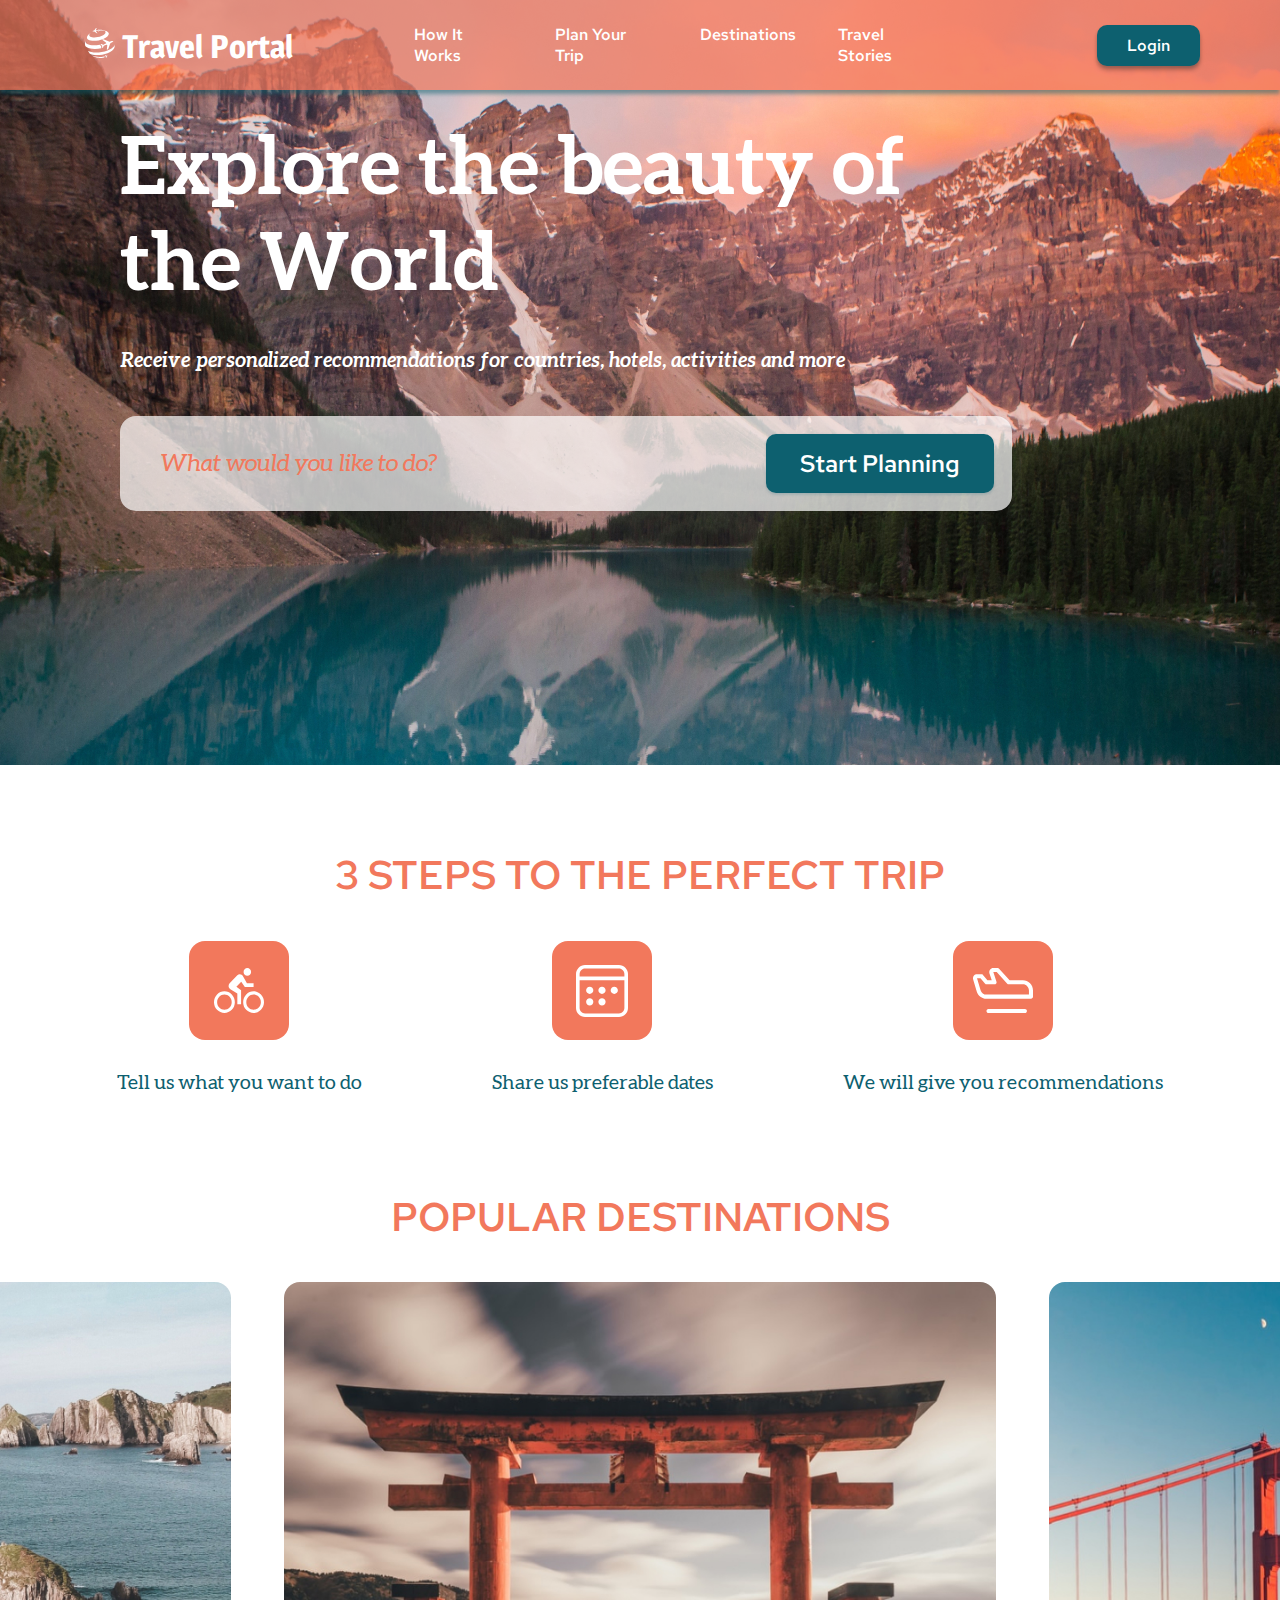
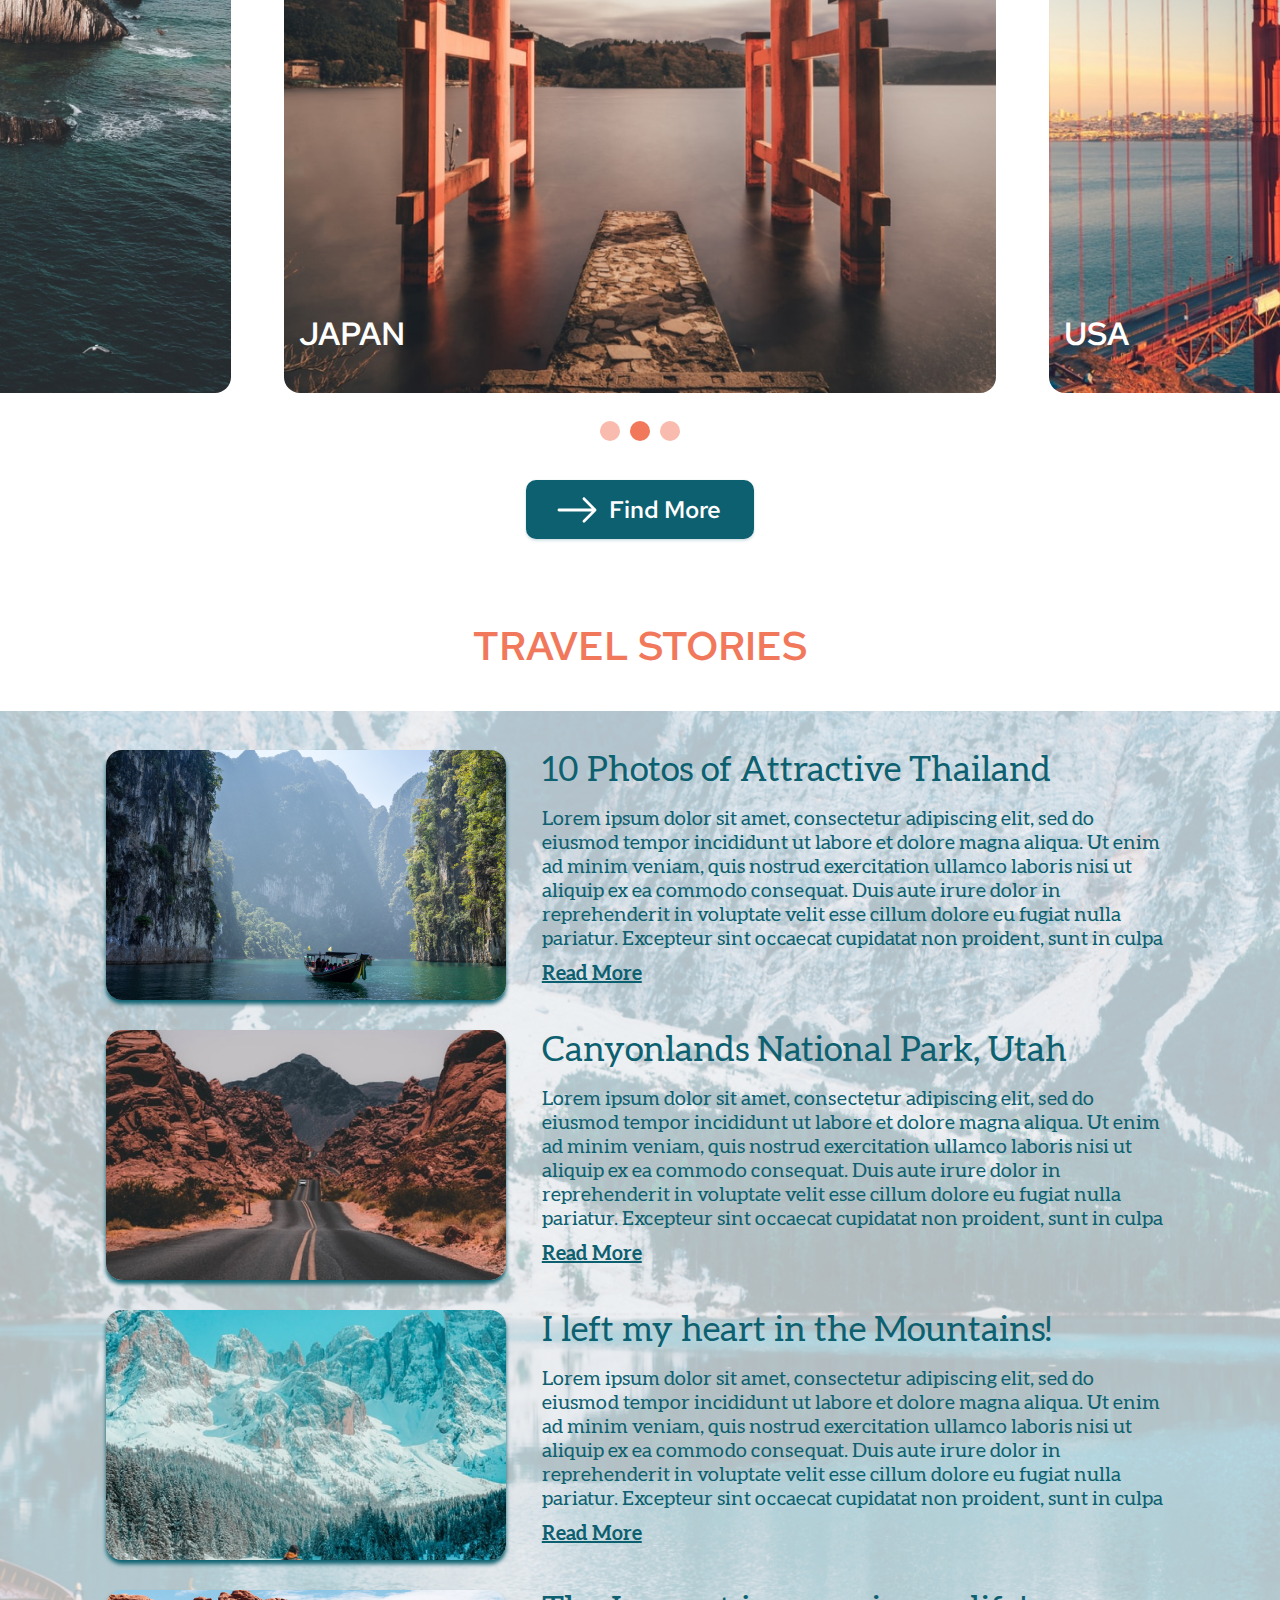
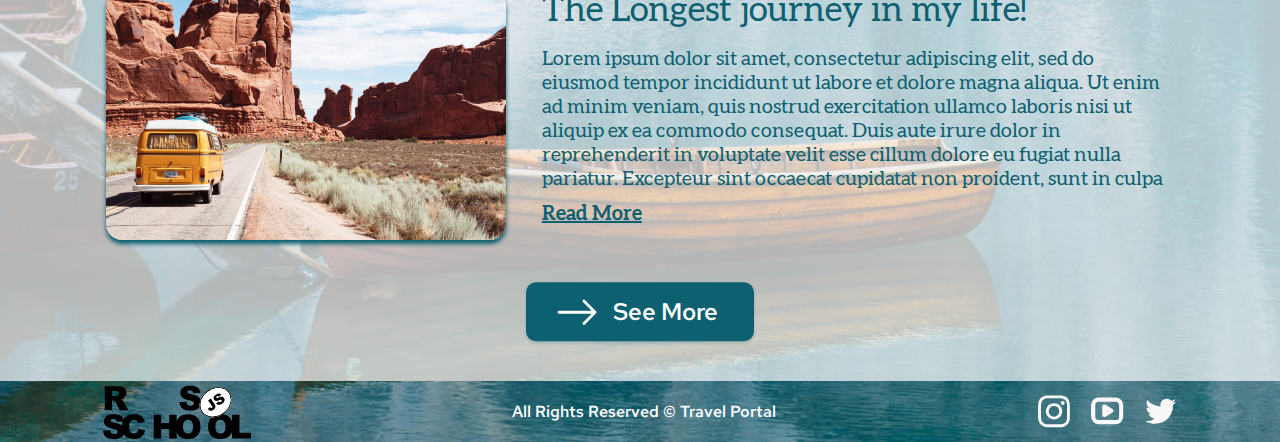
==== travel/index.html @ cbbcded0 "feat: add mobile version" ====
<!DOCTYPE html>
<html lang="zxx">
<head>
	<meta charset="UTF-8">
	<meta http-equiv="X-UA-Compatible" content="IE=edge">
	<meta name="viewport" content="width=device-width, initial-scale=1.0">
	<link rel="icon" href="ico/favicon.svg" type="image/svg">
	<link rel="stylesheet" href="css/normalize.css">
	<link rel="stylesheet" href="css/styles.css">
	<link rel="stylesheet" href="css/slyles-tablet.css">
	<link rel="stylesheet" href="css/styles-mobile.css">
	<link rel="stylesheet" href="css/styles-mobile-large.css">
	<title>Travel portal</title>

</head>
<body>

	<header class="header--mobile">
		<div class="status-bar"></div>
		<div class="icon"></div>
		<div class="burger__icon"></div>
		
	</header>
	<nav class="burger__menu">
		<ul class="burger__list">
			<li class="burger__item"><a href="" class="burger__link">How It Works</a></li>
			<li class="burger__item"><a href="" class="burger__link">Plan Your Trip</a></li>
			<li class="burger__item"><a href="" class="burger__link">Destinations</a></li>
			<li class="burger__item"><a href="" class="burger__link">Travel Stories</a></li>
			<li class="burger__item"><a href="" class="burger__link">Account</a></li>
			<li class="burger__item"><a href="" class="burger__link">Social Media</a></li>
		</ul>
	</nav>
	<header class="header">
		<p class="header__title">
			Travel Portal
		</p>
		<nav class="header__menu menu">
			<ul class="header__list">
				<li class="menu__item"><a href="#how-works" class="menu__link">How It Works</a></li>
				<li class="menu__item"><a href="#trip" class="menu__link">Plan Your Trip</a></li>
				<li class="menu__item"><a href="#destinations" class="menu__link">Destinations</a></li>
				<li class="menu__item"><a href="#stories" class="menu__link">Travel Stories</a></li>
			</ul>
		</nav>
		<button class="header__button">
			Login
		</button>
	</header>

	<main class="main">

		<section class="prewiev">
			<div class="prewiev__container">
				<h1 class="prewiev__header" id="how-works">
					Explore the beauty of the World
				</h1>
				<p class="prewiev__text">
					Receive personalized recommendations for countries, hotels, activities and more
				</p>
				<form action="#" class="form" method="post">
					<input type="search" id="form__search" class="form__search" placeholder="What would you like to do?">
					<button type="button" class="form__button">Start Planning</button>
				</form>
				
			</div>
		</section>

		<section class="steps">
			<h2 class="steps__header" id="trip">
				3 STEPS TO THE PERFECT TRIP
			</h2>
			<div class="steps__tips tips">
				<div class="steps__tips--first tips__content">
					<div class="image-container">
						<img class="tips__icon" src="ico/bike.svg" alt="bike" width="50" height="45">
					</div>
					<span class="tips__text bike">
						Tell us what you want to do
					</span>
				</div>
				<div class="steps__tips--second tips__content">
					<div class="image-container">
						<img class="tips__icon" src="ico/calendar.svg" alt="calendar" width="52" height="52">
					</div>
					<span class="tips__text calendar">
						Share us preferable dates 
					</span>
				</div>
				<div class="steps__tips--third tips__content">
					<div class="image-container">
						<img class="tips__icon" src="ico/plane.svg" alt="plane" width="60" height="45">
					</div>
					<span class="tips__text plane">
						We will give you recommendations
					</span>
				</div>
			</div>
		</section>

		<section class="destinations">
			<h2 class="destination__header" id="destinations">
				POPULAR DESTINATIONS
			</h2>
			<div class="slider-hider">
				<div class="destinations__slider">
					<div class="slider__spain slider">
						<picture class="mobile-image">
							<source media="(min-width: 768px)" srcset="img/slider-1.jpg">
							<img src="img/slider-1-mobile.jpg" alt="spain" class="slider__image">
						</picture>
						<span class="slider__text">SPAIN</span>
					</div>
					<div class="slider__japan slider">
						<picture>
							<source media="(min-width: 768px)" srcset="img/slider-2.jpg">
							<img src="img/slider-2-mobile.jpg" alt="japan" class="slider__image">
						</picture>
						<span class="slider__text">JAPAN</span>
					</div>
					<div class="slider__usa slider">
						<picture>
							<source media="(min-width: 768px)" srcset="img/slider-3.jpg">
							<img src="img/slider-3-mobile.jpg" alt="usa" class="slider__image">
						</picture>
						<span class="slider__text">USA</span>
					</div>
					<div class="slider-leftbar">
						<img src="/ico/slider-arrow-left.svg" alt="previous" class="slider-arrow">
					</div>
					<div class="slider-rightbar">
						<img src="/ico/slider-arrow.svg" alt="next" class="slider-arrow">
					</div>
				</div>
			</div>



			<form action="#" class="slider__radio" method="post">
				<input type="radio" id="spain" name="destination" value="spain" class="radio">
				<label class="label" for="spain"></label>
				<input type="radio" id="japan" name="destination" value="japan" class="radio" checked>
				<label class="label" for="japan"></label>
				<input type="radio" id="usa" name="destination" value="usa" class="radio">
				<label class="label" for="usa"></label>
			</form>
			<button class="button">
				Find More
			</button>
		</section>

		<section class="stories">
			<h2 class="stories__header" id="stories">
				TRAVEL STORIES
			</h2>
				<div class="stories__all">
					<div class="storycard">
						<picture class="storycard__img--mobile">
							<source media="(min-width: 768px)" srcset="img/thailand.jpg">
							<img src="img/thailand-mobile.jpg" alt="thailand" class="storycard__img">
						</picture>
						<div class="storycard__text">
							<h3 class="storycard__text--main">
								10 Photos of Attractive Thailand
							</h3>
							<p class="storycard__text--basic">
								Lorem ipsum dolor sit amet, consectetur adipiscing elit, sed do eiusmod tempor incididunt ut labore et dolore magna aliqua. Ut enim ad minim veniam, quis nostrud exercitation ullamco laboris nisi ut aliquip ex ea commodo consequat. Duis aute irure dolor in reprehenderit in voluptate velit esse cillum dolore eu fugiat nulla pariatur. Excepteur sint occaecat cupidatat non proident, sunt in culpa qui officia deserunt mollit anim id est laborum.Lorem ipsum dolor sit amet, consectetur adipiscing elit...  
							</p>
							<a href="https://aleksandryermolaev.github.io/JSFEPRESCHOOL2022Q2/travel/">Read More</a>
						</div>
					</div>
					<div class="storycard">
						<picture class="storycard__img--mobile">
							<source media="(min-width: 768px)" srcset="img/utah.jpg">
							<img src="img/utah-mobile.jpg" alt="utah" class="storycard__img">
						</picture>
						<div class="storycard__text">
							<h3 class="storycard__text--main">
								Canyonlands National Park, Utah
							</h3>
							<p class="storycard__text--basic">
								Lorem ipsum dolor sit amet, consectetur adipiscing elit, sed do eiusmod tempor incididunt ut labore et dolore magna aliqua. Ut enim ad minim veniam, quis nostrud exercitation ullamco laboris nisi ut aliquip ex ea commodo consequat. Duis aute irure dolor in reprehenderit in voluptate velit esse cillum dolore eu fugiat nulla pariatur. Excepteur sint occaecat cupidatat non proident, sunt in culpa qui officia deserunt mollit anim id est laborum.Lorem ipsum dolor sit amet, consectetur adipiscing elit...  
							</p>
							<a href="https://aleksandryermolaev.github.io/JSFEPRESCHOOL2022Q2/travel/">Read More</a>
						</div>
					</div>
					<div class="storycard">
						<picture class="storycard__img--mobile">
							<source media="(min-width: 768px)" srcset="img/mountains.jpg">
							<img src="img/mountains-mobile.jpg" alt="mountains" class="storycard__img">
						</picture>
						<div class="storycard__text">
							<h3 class="storycard__text--main">
								I left my heart in the Mountains!
							</h3>
							<p class="storycard__text--basic">
								Lorem ipsum dolor sit amet, consectetur adipiscing elit, sed do eiusmod tempor incididunt ut labore et dolore magna aliqua. Ut enim ad minim veniam, quis nostrud exercitation ullamco laboris nisi ut aliquip ex ea commodo consequat. Duis aute irure dolor in reprehenderit in voluptate velit esse cillum dolore eu fugiat nulla pariatur. Excepteur sint occaecat cupidatat non proident, sunt in culpa qui officia deserunt mollit anim id est laborum.Lorem ipsum dolor sit amet, consectetur adipiscing elit...  
							</p>
							<a href="https://aleksandryermolaev.github.io/JSFEPRESCHOOL2022Q2/travel/">Read More</a>
						</div>
					</div>
					<div class="storycard">
						<picture class="storycard__img--mobile">
							<source media="(min-width: 768px)" srcset="img/journey.jpg">
							<img src="img/journey-mobile.jpg" alt="roadtrip" class="storycard__img">
						</picture>
						<div class="storycard__text">
							<h3 class="storycard__text--main">
								The Longest journey in my life!
							</h3>
							<p class="storycard__text--basic">
								Lorem ipsum dolor sit amet, consectetur adipiscing elit, sed do eiusmod tempor incididunt ut labore et dolore magna aliqua. Ut enim ad minim veniam, quis nostrud exercitation ullamco laboris nisi ut aliquip ex ea commodo consequat. Duis aute irure dolor in reprehenderit in voluptate velit esse cillum dolore eu fugiat nulla pariatur. Excepteur sint occaecat cupidatat non proident, sunt in culpa qui officia deserunt mollit anim id est laborum.Lorem ipsum dolor sit amet, consectetur adipiscing elit...  
							</p>
							<a href="https://aleksandryermolaev.github.io/JSFEPRESCHOOL2022Q2/travel/">Read More</a>
						</div>
					</div>
				</div>
				<button class="button story-button">
					See More
				</button>
		</section>
	</main>

	<footer class="footer">
		<div class="left">
			<a href="https://rs.school/js-stage0/"><img class="footer__img" src="ico/rs-school.svg" alt="rs-school logo" height="55"></a>
		</div>
		<div class="center">
			<p class="footer__text">All Rights Reserved © Travel Portal</p>
		</div>
		<ul class="right">
			<li><a href="https://github.com/AleksandrYermolaev"><img class="footer__img" src="ico/inst.svg" alt="instagram" height="33"></a></li>
			<li><a href="https://github.com/AleksandrYermolaev"><img class="footer__img" src="ico/youtube.svg" alt="youtube" height="28"></a></li>
			<li><a href="https://github.com/AleksandrYermolaev"><img class="footer__img" src="ico/twit.svg" alt="twitter" height="33"></a></li>
		</ul>
	</footer>
	<script src="index.js"></script>
</body>
</html>
---- travel/css/styles.css ----
/*Обнуление*/
*{padding: 0;margin: 0;border: 0;}
*,*:before,*:after{box-sizing: border-box;}
:focus,:active{outline: none;}
a:focus, a:active{outline: none;}
nav,footer,header,aside{display: block;}
html,body{height:100%;width:100%;font-size:100%;line-height:1;font-size:14px;text-size-adjust:100%;-moz-text-size-adjust:100%;-webkit-text-size-adjust:100%;}
input,button,textarea{font-family:inherit;}
input::-ms-clear{display: none;}
button{cursor: pointer;}
button::-moz-focus-inner {padding:0;border:0;}
a,a:visited{text-decoration: none;}
a:hover{text-decoration: none;}
ul li{list-style: none;}
img{vertical-align: top;}
h1,h2,h3,h4,h5,h6{font-size:inherit;font-weight: inherit;}
/*--------------------*/
@font-face {
	font-family: Magra;
	src: url("../fonts/Magra-Bold.ttf");
}
@font-face {
	font-family: RedHatText;
	src: url("../fonts/RedHatText.ttf");
}
@font-face {
	font-family: Aleo;
	src: url("../fonts/Aleo-Bold.ttf");
	font-weight: bold;
}
@font-face {
	font-family: Aleo;
	src: url("../fonts/Aleo-Regular.ttf");
	font-weight: normal;
}
@font-face {
	font-family: Aleo;
	src: url("../fonts/Aleo-Italic.ttf");
	font-weight: normal;
	font-style: italic;
}
@font-face {
	font-family: Aleo;
	src: url("../fonts/Aleo-BoldItalic.ttf");
	font-weight: bold;
	font-style: italic;
}
html {
	scroll-behavior: smooth;
}
body {
	max-width: 1440px;
	margin: 0 auto;
}
.header--mobile,
.burger__menu,
.slider-leftbar,
.slider-rightbar {
	display: none;
}
.header {
	width: 100%;
	height: 90px;
	display: flex;
	justify-content: space-evenly;
	align-items: center;
	background: rgba(242, 120, 92, 0.7);
	color: #FFFFFF;
	box-shadow: 0px 4px 4px rgba(13, 96, 111, 0.5);
	position: relative;
	z-index: 2;
}
.header__title {
	font-family: Magra, sans-serif;
	font-size: 32px;
	position: relative;
	left: -2%;
}
.header__title::before {
	content: '';
	display: inline-block;
	width: 30px;
	height: 30px;
	background: no-repeat 0 /30px 30px url(../ico/favicon.svg);
}
.header__menu {
	position: relative;
	left: -1.18%;
	flex: 0 1 527px;
}
.header__list {
	display: flex;
	justify-content: space-between;
	gap: 7.97%;
}
.menu__link,
.header__button {
	font-family: RedHatText, sans-serif;
	font-style: normal;
	font-size: 16px;
	line-height: 21px;
	color: #FFFFFF;
	border: none;
	transition: 0.5s ease;
}
.menu__link:hover {
	color: #0D606F;
}
.header__button {
	display: inline-block;
	width: 103px;
	height: 41px;
	background: #0D606F;
	box-shadow: 0px 4px 4px rgba(0, 0, 0, 0.25), 0px 2px 3px rgba(13, 96, 111, 0.16);
	border-radius: 10px;
	text-align: center;
	line-height: 41px;
	position: relative;
	left: 30px;
}
.header__button:hover,
.form__button:hover,
.button:hover {
	color: #F2785C;
	box-shadow: 0px 4px 4px rgba(0, 0, 0, 0.7), 0px 2px 3px rgba(13, 96, 111, 0.5);
}
.header__button:active,
.form__button:active,
.button:active {
	top: 3px;
	box-shadow: 0px 1px 4px rgba(0, 0, 0, 0.7), 0px 0px 3px rgba(13, 96, 111, 0.5);
	transition: none;
}
.prewiev {
	width: 100%;
	height: 765px;
	background: top url('../img/top-background.jpg') no-repeat;
	transform: translateY(-90px);
}
.prewiev__container {
	position: relative;
	top: 122px;
	left: 120px;
	width: 892px;
	height: 422px;
}
.prewiev__header {
	margin: 0;
	font-family: Aleo, sans-serif;
	font-weight: bold;
	font-size: 80px;
	line-height: 96px;
	color: #FFFFFF;
}
.prewiev__text {
	font-family: Aleo, sans-serif;
	font-weight: bold;
	font-style: italic;
	font-size: 20px;
	line-height: 24px;
	color: #FFFFFF;
	margin: 3.9% 0px 4.9% 0px;
}
.form {
	width: 100%;
	height: 22.51%;
	background: rgba(255, 255, 255, 0.7);
	border-radius: 16px;
	display: flex;
	align-items: center;
	gap: 5%;
}
.form__search {
	margin: 0 0 0 4.59%;
	flex: 0 1 62.78%;
	font-family: Aleo, sans-serif;
	font-style: italic;
	font-size: 24px;
	line-height: 28px;
	border: none;
	background: none;
}
.form__search::placeholder {
	color: #F2785C;
} 
.form__button {
	flex: 0 1 25.56%;
	height: 62.1%;
	font-family: RedHatText, sans-serif;
	font-size: 24px;
	color: #FFFFFF;
	background: #0D606F;
	box-shadow: 0px 0px 3px rgba(13, 96, 111, 0.08), 0px 2px 3px rgba(13, 96, 111, 0.16);
	border-radius: 10px;
	border: none;
	transition: 0.5s ease;
}
.steps {
	width: 81.74%;
	margin: 0 auto;
	position: relative;
	top: -0.5em;
}
.steps__header {
	margin: 0;
	text-align: center;
	font-family: RedHatText, sans-serif;
	font-size: 40px;
	line-height: 53px;
	color: #F2785C;
}
.steps__tips {
	display: flex;
	margin: 40px 0px 0px 0px;
	height: 154px;
	justify-content: space-between;
	flex-wrap: wrap;
}
.tips__content {
	display: flex;
	flex-direction: column;
	gap: 20%;
}
.image-container {
	width: 100px;
	height: 100px;
	background: #F2785C;
	border-radius: 16px;
	display: flex;
	justify-content: center;
	align-items: center;
	align-self: center;
}
.tips__text {
	font-family: Aleo, sans-serif;
	font-size: 20px;
	line-height: 24px;
	color: #0D606F;
}

.destinations {
	width: 100%;
	position: relative;
	top: 6.3em;
}
.destination__header {
	font-family: RedHatText, sans-serif;
	font-size: 40px;
	line-height: 53px;
	color: #F2785C;
	margin: 0;
	text-align: center;
}
.slider-hider {
	width: 100%;
	display: flex;
	flex-direction: column;
	align-items: center;
	overflow: hidden;
}
.destinations__slider {
	width: 175%;
	margin-top: 3%;
	display: flex;
	gap: 2.38%;
	align-items: center;
}

.slider {
	position: relative;
}
.slider__image {
	border-radius: 16px;
	width: 100%;
}
.slider__text {
	position: absolute;
	bottom: 38px;
	left: 15px;
	font-family: RedHatText, sans-serif;
	font-size: 32px;
	line-height: 42px;
	color: #FFFFFF;
}

.slider__radio {
	width: 80px;
	height: 20px;
	margin: 0 auto;
	display: flex;
	gap: 10px;
	position: relative;
	top: 28px;
}
.label {
	display: inline-block;
	width: 20px;
	height: 20px;
	background: rgba(242, 120, 92, 0.5);
	border-radius: 50%;
	transition: 0.5s;
}
.radio:checked + .label {
	background: #F2785C;
}
.label:hover {
	box-shadow: 0px 0px 5px #ff522c;
}
.radio {
	display: none;
}
.button {
	display: block;
	width: 228px;
	height: 59px;
	background: #0D606F;
	box-shadow: 0px 0px 3px rgba(13, 96, 111, 0.08), 0px 2px 3px rgba(13, 96, 111, 0.16);
	border-radius: 10px;
	text-align: center;
	font-family: RedHatText, sans-serif;
	font-size: 24px;
	line-height: 59px;
	color: #FFFFFF;
	text-decoration: none;
	position: relative;
	top: 2.8em;
	padding: 0 0 0 50px;
	margin: 0 auto;
	border: none;
	transition: 0.5s ease;
}
.button:hover.button:before {
	content: '';
	display: inline-block;
	background: url(../ico/arrow-color.png) center/100% no-repeat;
	height: 40px;
	width: 40px;
}
.button::before {
	content: '';
	background: url(../ico/arrow.svg) center/100% no-repeat;
	position: absolute;
	height: 40px;
	width: 40px;
	top: 9.5px;
	left: 31px;
	transition: 0.3s ease;
}
.stories {
	width: 100%;
	height: 1362px;
	margin: 16.8em auto 0;
	display: flex;
	flex-direction: column;
	align-items: center;
	background-image: linear-gradient(rgba(255, 255, 255, 0.7), rgba(255, 255, 255, 0.7)), 
				url(../img/bottom-background.jpg);
	background-size: 100% 100%;
	background-repeat: no-repeat;
	background-position: 0px 92px;
}
.stories__header {
	font-family: RedHatText, sans-serif;
	font-size: 40px;
	line-height: 53px;
	color: #F2785C;
	margin: 0;
}
.stories__all {
	width: 83.4%;
	display: flex;
	flex-direction: column;
	gap: 30px;
	margin-top: 5.6em;
}
.storycard {
	display: flex;
	gap: 3.33%;
}
.storycard__img {
	flex: 0 1 33.333%;
	max-height: 250px;
	border-radius: 16px;
	box-shadow: 0px 4px 4px #0D606F;
}
.storycard__text {
	flex: 0 1 66.666%;
	display: flex;
	flex-direction: column;
}
.storycard__text--main {
	margin: 0 0 15px;
	display: inline-block;
	font-family: Aleo, sans-serif;
	font-size: 35px;
	line-height: 42px;
	font-weight: normal;
	color: #0D606F;
	flex: 0 1 16.8%;
	max-height: 42px;
	white-space: nowrap;
	overflow: hidden;
}
.storycard__text--basic {
	margin: 0;
	font-family: Aleo, sans-serif;
	font-size: 20px;
	line-height: 24px;
	color: #0D606F;
	flex: 0 1 73.6%;
	max-height: 145px;
	overflow: hidden;
}
.storycard__text--basic ~ a:visited,
.storycard__text--basic ~ a {
	margin: 10px 0 0 0;
	font-family: Aleo, sans-serif;
	font-size: 20px;
	line-height: 24px;
	color: #0D606F;
	font-weight: bold;
	text-decoration: underline;
}
.story-button {
	transform: translateY(-42%);
}
.footer-container {
	min-height: 61px;
	width: 100%
}
.footer {
	height: 61px;
	width: 100%;
	display: flex;
	justify-content: space-between;
	align-items: center;
	background: url(../img/bottom-background.jpg) center bottom/100%;
	padding: 0 11% 0 0;
	
}
.left {
	padding: 0 0 0 9%;
}
.right {
	display: flex;
	transform: translateX(30%);
	gap: 20px;
	align-items: center;
	margin: 0 4px 0 0;
}
.right li {
	list-style: none;
}
.footer__text {
	font-family: RedHatText, sans-serif;
	font-size: 16px;
	line-height: 21px;
	color: #FFFFFF;
	margin: 0;
	padding: 0 0 0 42px;
}
---- travel/css/slyles-tablet.css ----
@media (min-width: 768px) and (max-width: 1055px) {
	body {
		max-width: 100%;
	}
	.header {
		width: 100%;
		height: 80px;
		justify-content: center;
		padding: 0 10px;
	}
	.header__title {
		font-size: 24px;
		position: static;
		flex: 0 1 15%;
	}
	.header__title::before {
		content: '';
		display: inline-block;
		width: 20px;
		height: 20px;
		background: no-repeat 0 /20px 20px url(../ico/favicon.svg);
	}
	.header__menu {
		position: static;
		flex: 0 1 60%;
	}
	.header__list {
		align-items: center;
		gap: 5%;
		text-align: center;
	}
	.prewiev {
		height: 500px;
		transform: translateY(-80px);
	}
	.prewiev__container {
		top: 122px;
		left: 60px;
		width: 80%;
	}
	.prewiev__header {
		font-size: 60px;
		line-height: 80px;
		color: #FFFFFF;
	}
	.prewiev__text {
		font-size: 18px;
		line-height: 20px;
		font-weight: normal;
		color: #FFFFFF;
		margin: 3% 0px 4% 0px;
	}
	.form {
		height: 20%;
	}
	.form__button {
		flex: 0 1 25%;
		height: 55%;
		font-size: 20px;
	}
	.steps {
		width: 81.74%;
		margin: 0 auto;
		position: static;
	}
	.steps__header {
		font-size: 30px;
		line-height: 43px;
	}
	.steps__tips {
		margin: 30px 0px 0px 0px;
		height: 100%;
		justify-content: center;
		gap: 30px;	
		column-gap: 80px;
	}
	.tips__content {
		display: flex;
		flex-direction: column;
		gap: 20px;
	}
	.destinations {
		top: 5em;
	}
	.destination__header {
		font-size: 30px;
		line-height: 43px;
	}
	.slider__text {
		bottom: 20px;
	}
	.button {
		top: 2em;
	}
	.stories {
		height: 1100px;
		margin: 14em auto 0;
		background-position: 0px 50px;
	}
	.stories__header {
		font-size: 30px;
		line-height: 43px;
	}
	.stories__all {
		margin-top: 3em;
	}
	.storycard {
		display: flex;
		gap: 3.33%;
	}
	.storycard__img {
		flex: 0 1 33.333%;
		max-height: 200px;
		border-radius: 16px;
		box-shadow: 0px 4px 4px #0D606F;
	}
	.storycard__text {
		flex: 0 1 66.666%;
		max-height: 200px;
	}
	.storycard__text--main {
		font-size: 25px;
		line-height: 35px;
	}
	.storycard__text--basic {
		font-size: 18px;
		line-height: 20px;
	}
	.story-button {
		transform: translateY(-42%);
	}	
}
---- travel/css/styles-mobile.css ----
@media (max-width: 767px) {
	body {
		max-width: 100%;
	}
	.header {
		display: none;
	}
	.header--mobile {
		display: block;
		width: 100%;
		position: relative;
		z-index: 2;
		overflow: hidden;
	}
	.status-bar {
		width: 100%;
		height: 44px;
	}
	.icon {
		display: inline-block;
		width: 30px;
		height: 30px;
		background: no-repeat center/100% url('../ico/favicon.svg');
		transform: translateX(16px);
	}
	.burger__icon {
		display: inline-block;
		width: 30px;
		height: 30px;
		background: no-repeat center/100% url('../ico/burger.svg');
		position: relative;
		left: 78%;
	}
	.burger__menu {
		display: hidden;
		width: 42.31%;
		min-width: 165px;
		height: 250px;
		background: #F2785C;
		padding: 44px 15px 30px 44px;
		box-shadow: 0px 4px 3px rgba(13, 96, 111, 0.25);
		border-radius: 10px;
		position: absolute;
		z-index: 3;
		top: 0;
		left: 110%;
	}
	.burger__list::before {
		content: '';
		background: url('../ico/close-menu.svg');
		display: inline-block;
		position: absolute;
		width: 15px;
		height: 15px;
		top: 15px;
		left: 15px;
	}
	.burger__item {
		margin-bottom: 10px;
	}
	.burger__link {
		font-family: RedHatText, sans-serif;
		font-style: normal;
		font-size: 16px;
		line-height: 21px;
		color: #FFFFFF;
	}
	.prewiev {
		height: 251px;
		background: linear-gradient(180deg, #0D606F 0%, rgba(13, 96, 111, 0) 25.1%), 0 0/100% url('../img/top-background-mobile.jpg') no-repeat;
		transform: translateY(-77px);
	}
	.prewiev__container {
		position: relative;
		top: 140px;
		left: 15px;
		width: 92.3%;
		height: 48px;
	}
	.prewiev__header {
		display: none;
	}
	.prewiev__text {
		display: none;
	}
	.form {
		width: 100%;
		height: 100%;
	}
	.form__search {
		margin: 5px 0 0 4.59%;
		font-size: 14px;
		line-height: 17px;
	}
	.form__button {
		flex: 0 1 25.56%;
		height: 62.1%;
		font-size: 11px;
		line-height: 15px;
	}
	.steps {
		width: 92.31%;
		margin: 0 auto;
		top: -58px;

	}
	.steps__header {
		font-size: 14px;
		line-height: 18.52px;
		margin: 0px 0px 20px 0px;
	}
	.steps__tips {
		display: flex;
		margin: 0px 0px 0px 0px;
		height: fit-content;
		justify-content: space-between;
		flex-wrap: nowrap;
	}
	.tips__content {
		flex: 1 1 33.333%;
		display: flex;
		flex-direction: column;
		gap: 19px;
	}
	.image-container {
		width: 70px;
		height: 70px;
	}
	.tips__icon {
		width: 35px;
	}
	.tips__text {
		font-size: 10px;
		line-height: 12px;
		text-align: center;
	}
	.steps__tips--first .tips__text {
		text-align: left;
		display: block;
		width: 92px;
	}
	.steps__tips--first .image-container {
		align-self: flex-start;
	}
	.steps__tips--third .tips__text {
		text-align: right;
	}
	.steps__tips--third .image-container {
		align-self: flex-end;
	}
	.steps__tips--third .tips__icon {
		width: 40px;
	}
	.destinations {
		width: 92.31%;
		margin: 0 auto;
		top: -38px;
	}
	.destination__header {
		font-size: 14px;
		line-height: 19px;
	}
	.slider-hider {
		width: 100%;
		display: flex;
		flex-direction: row;
		overflow: hidden;
	}
	.destinations__slider {
		width: 300%;
		margin-top: 6.2%;
		display: flex;
		gap: 0;
		align-items: center;
		/* justify-content: center; */
	}
	.slider {
		position: relative;
		min-width: 100%;
	}
	.slider__image {
		border-radius: 16px;
		width: 100%;
	}
	.slider__text {
		position: absolute;
		bottom: 38px;
		left: 15px;
		font-family: RedHatText, sans-serif;
		font-size: 32px;
		line-height: 42px;
		color: #FFFFFF;
	}
	
	.slider__radio {
		width: 80px;
		height: 20px;
		margin: 0 auto;
		display: flex;
		gap: 10px;
		position: relative;
		top: 28px;
	}
	.label {
		display: inline-block;
		width: 20px;
		height: 20px;
		background: rgba(242, 120, 92, 0.5);
		border-radius: 50%;
		transition: 0.5s;
	}
	.radio:checked + .label {
		background: #F2785C;
	}
	.label:hover {
		box-shadow: 0px 0px 5px #ff522c;
	}
	.radio {
		display: none;
	}
	.button {
		display: block;
		width: 228px;
		height: 59px;
		background: #0D606F;
		box-shadow: 0px 0px 3px rgba(13, 96, 111, 0.08), 0px 2px 3px rgba(13, 96, 111, 0.16);
		border-radius: 10px;
		text-align: center;
		font-family: RedHatText, sans-serif;
		font-size: 24px;
		line-height: 59px;
		color: #FFFFFF;
		text-decoration: none;
		position: relative;
		top: 2.8em;
		padding: 0 0 0 50px;
		margin: 0 auto;
		border: none;
		transition: 0.5s ease;
	}
	.button:hover.button:before {
		content: '';
		display: inline-block;
		background: url(../ico/arrow-color.png) center/100% no-repeat;
		height: 40px;
		width: 40px;
	}
	.button::before {
		content: '';
		background: url(../ico/arrow.svg) center/100% no-repeat;
		position: absolute;
		height: 40px;
		width: 40px;
		top: 9.5px;
		left: 31px;
		transition: 0.3s ease;
	}
}
---- travel/css/styles-mobile-large.css ----
@media (min-width: 391px) and (max-width: 767px){
	body {
		max-width: 100%;
	}
	.header {
		width: 100%;
		height: 60px;
		justify-content: space-evenly;
		padding: 0 5px;
	}
	.header__title {
		display: none;
	}
	.header__menu {
		position: static;
		flex: 0 1 60%;
	}
	.header__list {
		display: flex;
		justify-content: space-between;
		gap: 5%;
	}
	.menu__item {
		text-align: center;
	}
	.menu__link,
	.header__button {
		font-size: 10px;
		align-self: center;
		line-height: 8px;
	}
	.header__button {
		width: 80px;
		height: 30px;
		text-align: center;
		line-height: 30px;
		position: static;
	}
	.prewiev {
		height: 400px;
		transform: translateY(-60px);
	}
	.prewiev__container {
		top: 90px;
		left: 20px;
		width: 80%;
	}
	.prewiev__header {
		font-size: 30px;
		line-height: 50px;
	}
	.prewiev__text {
		font-size: 15px;
		line-height: 20px;
		font-weight: normal;
		color: #FFFFFF;
		margin: 10% 0px 8% 0px;
	}
	.form {
		height: 15%;
	}
	.form__search {
		margin: 0 0 0 4.59%;
		flex: 0 1 60%;
		font-size: 12px;
		line-height: 12px;
		border: none;
		background: none;
	}
	.form__button {
		flex: 0 1 30%;
		height: 55%;
		font-size: 12px;
		border-radius: 10px;
		border: none;
		transition: 0.5s ease;
	}
	.steps {
		width: 92.31%;
		margin: 0 auto;
		top: -58px;

	}
	.steps__header {
		font-size: 14px;
		line-height: 18.52px;
		margin: 0px 0px 20px 0px;
	}
	.steps__tips {
		display: flex;
		margin: 0px 0px 0px 0px;
		height: fit-content;
		justify-content: space-between;
		flex-wrap: nowrap;
	}
	.tips__content {
		flex: 1 1 33.333%;
		display: flex;
		flex-direction: column;
		gap: 19px;
	}
	.image-container {
		width: 70px;
		height: 70px;
	}
	.tips__icon {
		width: 35px;
	}
	.tips__text {
		font-size: 10px;
		line-height: 12px;
		text-align: center;
	}
	.steps__tips--first .tips__text {
		text-align: left;
		display: block;
		width: 92px;
	}
	.steps__tips--first .image-container {
		align-self: flex-start;
	}
	.steps__tips--third .tips__text {
		text-align: right;
	}
	.steps__tips--third .image-container {
		align-self: flex-end;
	}
	.steps__tips--third .tips__icon {
		width: 40px;
	}
	.destinations {
		width: 92.31%;
		margin: 0 auto;
		top: -38px;
	}
	.destination__header {
		font-size: 14px;
		line-height: 19px;
	}
	.slider-hider {
		width: 100%;
		display: flex;
		flex-direction: row;
		overflow: hidden;
	}
	.destinations__slider {
		width: 300%;
		margin-top: 6.2%;
		display: flex;
		gap: 0;
		align-items: center;
	}
	.slider {
		position: relative;
		min-width: 100%;
	}
	.slider__image {
		border-radius: 16px;
		width: 100%;
	}
	.slider__text {
		top: 8px;
		left: 15px;
		font-size: 20px;
		line-height: 26px;
	}
	
	.slider__radio {
		width: 36px;
		height: 8px;
		gap: 6px;
		position: relative;
		top: -20px;
	}
	.label {
		width: 8px;
		height: 8px;
	}
	.slider-leftbar,
	.slider-rightbar {
		display: flex;
		width: 37px;
		height: 210px;
		position: absolute;
		align-items: center;
		justify-content: center;
	}
	.slider-rightbar {
		right: 0;
	}
	.button {
		display: block;
		width: 92px;
		height: 30px;
		background: #0D606F;
		box-shadow: 0px 0px 3px rgba(13, 96, 111, 0.08), 0px 2px 3px rgba(13, 96, 111, 0.16);
		border-radius: 10px;
		text-align: center;
		font-family: RedHatText, sans-serif;
		font-size: 11px;
		line-height: 30px;
		color: #FFFFFF;
		text-decoration: none;
		position: relative;
		top: 0.3em;
		padding: 0 0 0 15px;
		margin: 0 auto;
		border: none;
		transition: 0.5s ease;
	}
	.button:hover.button:before {
		content: '';
		display: inline-block;
		background: url(../ico/arrow-color.png) center/100% no-repeat;
		height: 5.63px;
		width: 8.65px;
	}
	.button::before {
		content: '';
		background: url(../ico/arrow.svg) center/100% no-repeat;
		position: absolute;
		height: 5.63px;
		width: 8.65px;
		top: 12.19px;
		left: 12.63px;
		transition: 0.3s ease;
	}
	.stories {
		width: 100%;
		height: 657px;
		margin: -16px auto 0;
		background-image: linear-gradient(rgba(255, 255, 255, 0.7), rgba(255, 255, 255, 0.7)), 
					url(../img/bottom-background-mobile.jpg);
		background-size: 100% 105%;
		background-position: 0px 30px;
	}
	.stories__header {
		font-size: 14px;
		line-height: 18.52px;
	}
	.stories__all {
		width: 92.31%;
		gap: 15px;
		margin-top: 1.5em;
	}
	.storycard {
		gap: 2.77%;
	}
	.storycard__img {
		max-height: 130px;
	}
	.storycard__text--main {
		margin: 5px 0 10px 0;
		font-weight: bold;
		display: inline-block;
		font-size: 11px;
		line-height: 13.2px;
		max-height: 15px;
		white-space: normal;
		overflow: hidden;
	}
	.storycard__text--basic {
		margin: 0;
		font-size: 9px;
		line-height: 10.8px;
		max-height: 85px;
		overflow: hidden;
	}
	.storycard__text--basic ~ a:visited,
	.storycard__text--basic ~ a {
		margin: 0 0 0 0;
		font-size: 9px;
		line-height: 11px;
	}
	.story-button {
		transform: translateY(18%);
	}
	.footer-container {
		min-height: 65px;
		width: 100%
	}
	.footer {
		height: 65px;
		width: 100%;
		display: flex;
		justify-content: center;
		align-items: center;
		background: url(../img/bottom-background-mobile.jpg) center bottom/100%;
		padding: 0 0 0 0;	
	}
	.left {
		display: none;
	}
	.right {
		transform: translateX(5%);
	}
	.footer__text {
		display: none;
	}
}
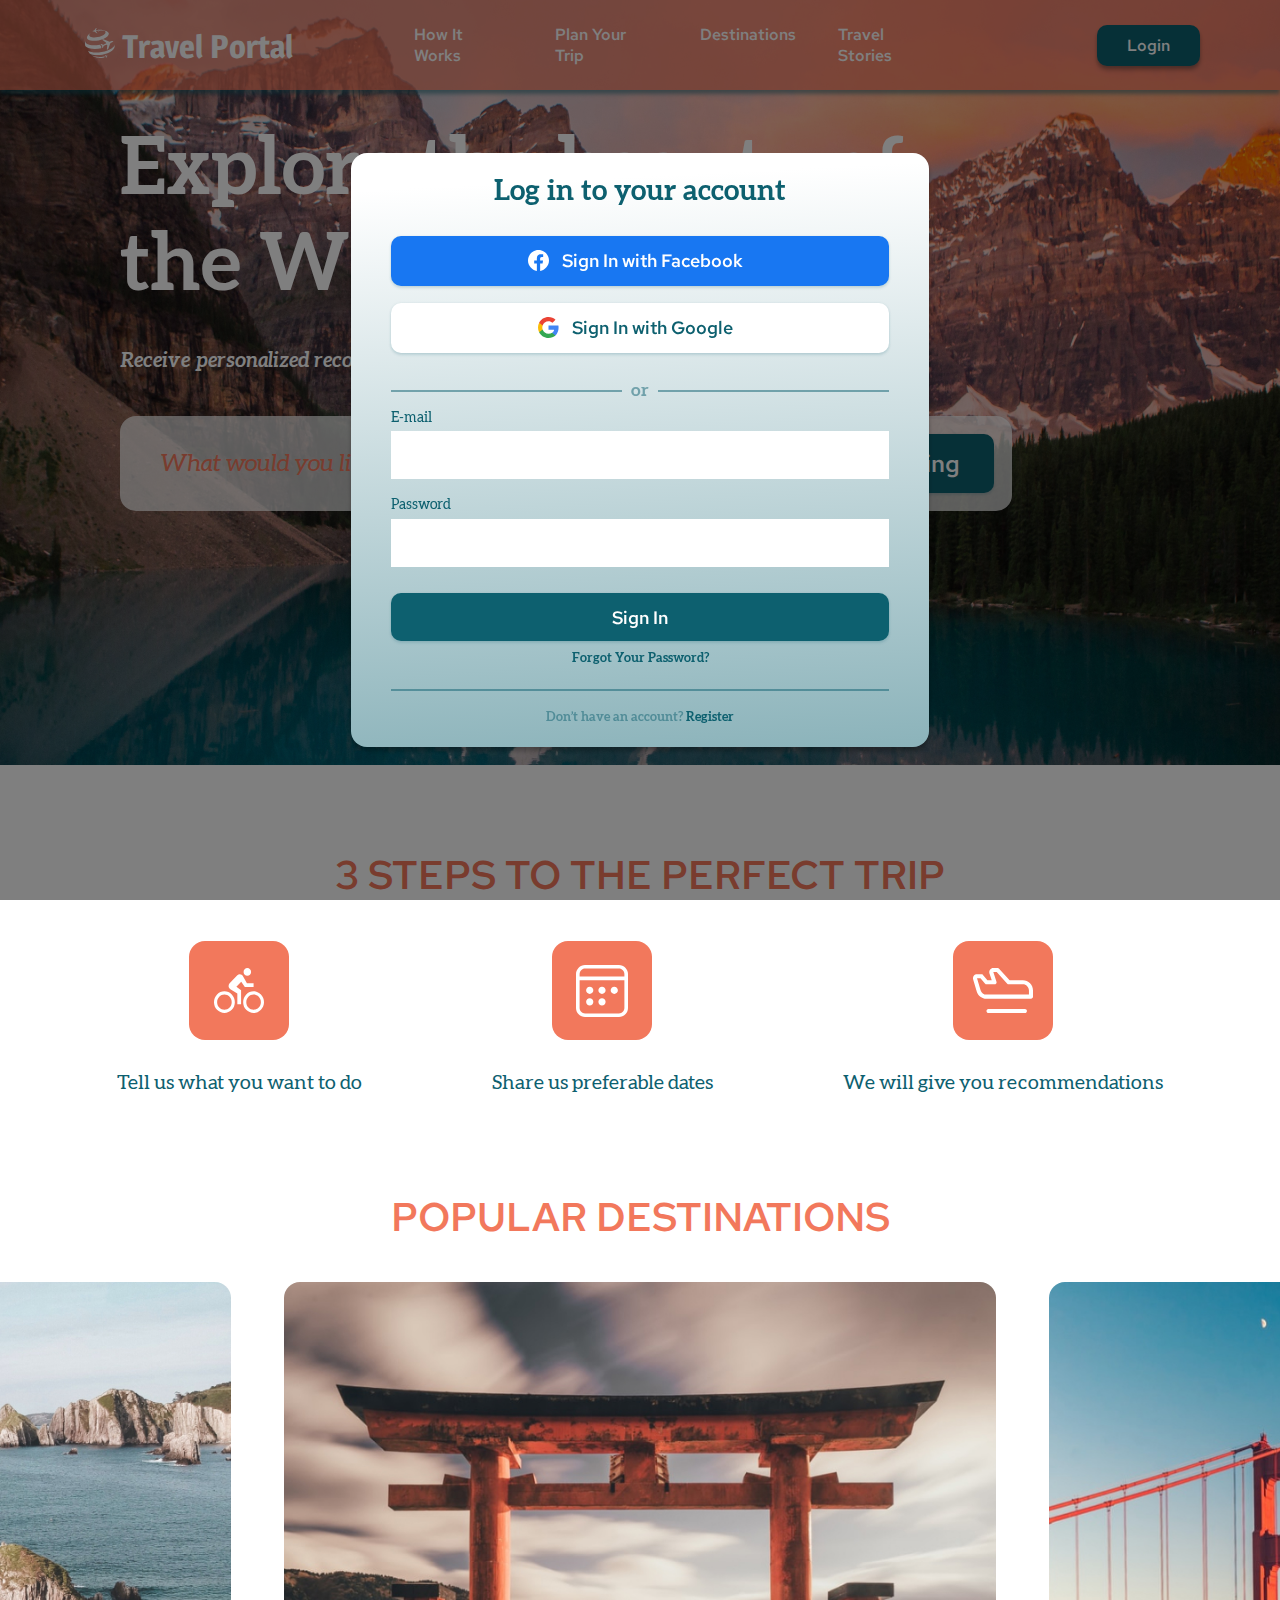
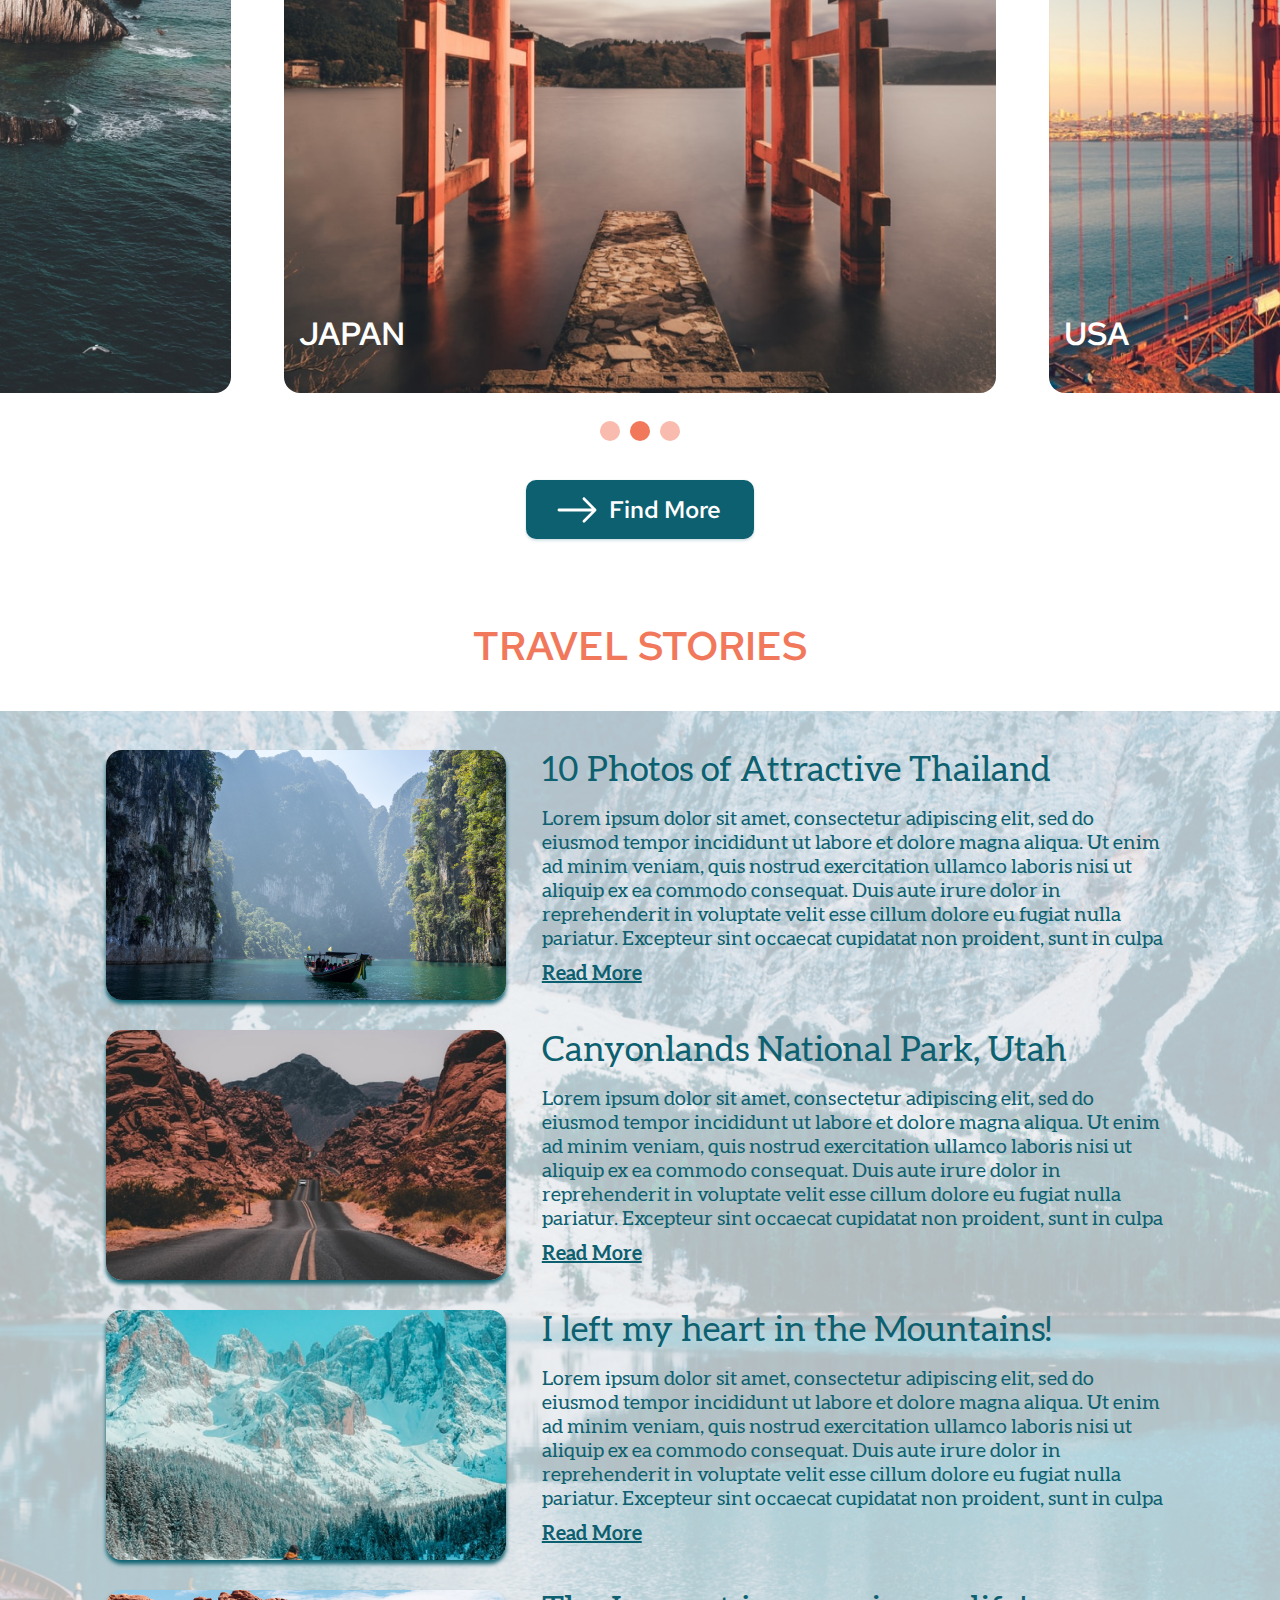
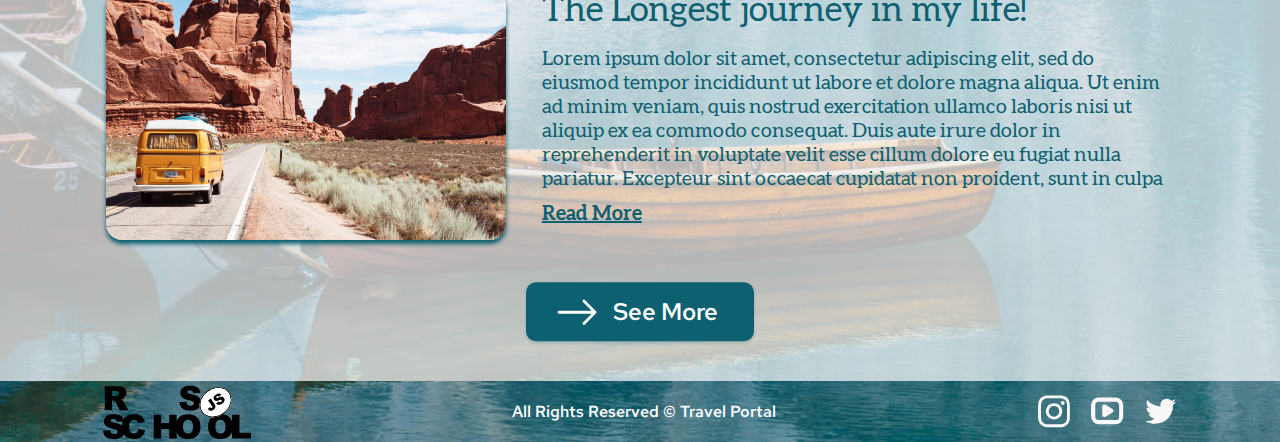
==== commit 9c6b8826: "feat: add log in popup" ====
--- a/travel/index.html
+++ b/travel/index.html
@@ -14,6 +14,7 @@
 
 </head>
 <body>
+<div class="body-filter"></div>
 
 	<header class="header--mobile">
 		<div class="status-bar"></div>
@@ -23,12 +24,12 @@
 	</header>
 	<nav class="burger__menu">
 		<ul class="burger__list">
-			<li class="burger__item"><a href="" class="burger__link">How It Works</a></li>
-			<li class="burger__item"><a href="" class="burger__link">Plan Your Trip</a></li>
-			<li class="burger__item"><a href="" class="burger__link">Destinations</a></li>
-			<li class="burger__item"><a href="" class="burger__link">Travel Stories</a></li>
-			<li class="burger__item"><a href="" class="burger__link">Account</a></li>
-			<li class="burger__item"><a href="" class="burger__link">Social Media</a></li>
+			<li class="burger__item"><a data-goto=".form" href="#" class="burger__link">How It Works</a></li>
+			<li class="burger__item"><a data-goto=".steps__header" href="#" class="burger__link">Plan Your Trip</a></li>
+			<li class="burger__item"><a data-goto=".destination__header" href="#" class="burger__link">Destinations</a></li>
+			<li class="burger__item"><a data-goto=".stories__header" href="#" class="burger__link">Travel Stories</a></li>
+			<li class="burger__item"><a href="#" class="burger__link">Account</a></li>
+			<li class="burger__item"><a data-goto=".footer" href="#" class="burger__link">Social Media</a></li>
 		</ul>
 	</nav>
 	<header class="header">
@@ -126,10 +127,10 @@
 						<span class="slider__text">USA</span>
 					</div>
 					<div class="slider-leftbar">
-						<img src="/ico/slider-arrow-left.svg" alt="previous" class="slider-arrow">
+						<img src="ico/slider-arrow-left.svg" alt="previous" class="slider-arrow">
 					</div>
 					<div class="slider-rightbar">
-						<img src="/ico/slider-arrow.svg" alt="next" class="slider-arrow">
+						<img src="ico/slider-arrow.svg" alt="next" class="slider-arrow">
 					</div>
 				</div>
 			</div>
@@ -234,6 +235,39 @@
 			<li><a href="https://github.com/AleksandrYermolaev"><img class="footer__img" src="ico/twit.svg" alt="twitter" height="33"></a></li>
 		</ul>
 	</footer>
+	<div class="popup">
+		<div class="popup__body">
+			<div class="popup__content">
+				<div class="popup__header">Log in to your account</div>
+				<div class="popup__login-facebook">
+					Sign In with Facebook
+				</div>
+				<div class="popup__login-google">
+					Sign In with Google
+				</div>
+				<div class="popup__divide">
+					<div class="divide__line"></div>
+					<span class="divide__text">or</span>
+					<div class="divide__line"></div>
+				</div>
+				<form action="#" class="popup__signin">
+					<span class="signin__text">E-mail</span>
+					<input type="text" class="signin__field">
+					<span class="signin__text">Password</span>
+					<input type="text" class="signin__field">
+					<input type="submit" class="submit" value="Sign In">
+				</form>
+				<a href="#" class="forgot__pass popup__link">Forgot Your Password?</a>
+				<div class="popup__divide2">
+
+				</div>
+				<div class="popup__register">
+					<span class="register__text">Don’t have an account?</span>
+					<a href="#" class="register__link popup__link">Register</a>
+				</div>
+			</div>
+		</div>
+	</div>
 	<script src="index.js"></script>
 </body>
 </html>--- a/travel/css/styles.css
+++ b/travel/css/styles.css
@@ -458,4 +458,152 @@
 	color: #FFFFFF;
 	margin: 0;
 	padding: 0 0 0 42px;
+}
+.popup {
+	position: fixed;
+	width: 100%;
+	height: 100%;
+	background: rgba(0, 0, 0, 0.5);
+	top: 0;
+	left: 0;
+	z-index: 2;
+	display: flex;
+	align-items: center;
+	justify-content: center;
+}
+.popup__body {
+	width: 45.14%;
+	background: linear-gradient(177.09deg, #FFFFFF 6.15%, #0D606F 202.69%);
+	box-shadow: 0px 4px 4px rgba(0, 0, 0, 0.25);
+	border-radius: 16px;
+}
+.popup__content {
+	padding: 3.84% 6.92%;
+	display: flex;
+	flex-direction: column;
+	align-items: center;
+	justify-content: center;
+}
+.popup__header {
+	font-family: Aleo, sans-serif;
+	font-size: 2.22vw;
+	line-height: 2.67vw;
+	color: #0D606F;
+	font-weight: bold;
+}
+.popup__login-facebook,
+.popup__login-google {
+	width: 100%;
+	height: 3.88vw;
+	text-align: center;
+	color: #ffffff;
+	font-family: RedHatText, sans-serif;
+	font-size: 1.39vw;
+	line-height: 3.89vw;
+	background: #1877F2;
+	box-shadow: 0px 0px 3px rgba(13, 96, 111, 0.08), 0px 2px 3px rgba(13, 96, 111, 0.16);
+	border-radius: 10px;
+	margin: 2.1vw 0px 0px 0px;
+}
+.popup__login-facebook::before,
+.popup__login-google::before {
+	display: inline-block;
+	position: relative;
+	top: 0.2777vw;
+	left: -0.694vw;
+	z-index: 2;
+	width: 1.597vw;
+	height: 1.597vw;
+	content: '';
+	background: url(../ico/facebook_logo.svg.svg) center/100% no-repeat;
+}
+.popup__login-google {
+	color: #0D606F;
+	background: #ffffff;
+	margin: 1.388vw 0px 0px 0px;
+}
+.popup__login-google::before {
+	background: url(../ico/google_logo.svg.svg) center/100% no-repeat;
+}
+.popup__divide {
+	width: 100%;
+	display: flex;
+	justify-content: center;
+	align-items: center;
+	gap: 9px;
+	margin: 2.1vw 0px 0px 0px;
+}
+.divide__text {
+	font-family: Aleo, sans-serif;
+	font-size: 1.388vw;
+	line-height: 1.6667vw;
+	font-weight: bold;
+	color: rgba(13, 96, 111, 0.5);
+}
+.divide__line {
+	width: 46.6%;
+	height: 0;
+	border: 1px solid rgba(13, 96, 111, 0.5);
+}
+.popup__signin {
+	width: 100%;
+	margin: 0.6944vw 0px 0px 0px;
+	display: flex;
+	flex-direction: column;
+	justify-content: center;
+	align-items: center;
+}
+
+.signin__text {
+	align-self: start;
+	font-family: Aleo, sans-serif;
+	font-size: 1.11vw;
+	line-height: 1.319vw;
+	font-weight: normal;
+	color: #0D606F;
+	margin: 0px 0px 0.347vw 0px;
+}
+.signin__field {
+	width: 100%;
+	height: 3.75vw;
+	margin: 0px 0px 1.3888vw 0px;
+}
+.popup__signin :nth-child(4) {
+	margin: 0px 0px 2.1vw 0px;
+}
+.submit {
+	width: 100%;
+	height: 3.75vw;
+	background: #0D606F;
+	box-shadow: 0px 0px 3px rgba(13, 96, 111, 0.08), 0px 2px 3px rgba(13, 96, 111, 0.16);
+	border-radius: 10px;
+	text-align: center;
+	color: #ffffff;
+	font-family: RedHatText, sans-serif;
+	font-size: 1.3888vw;
+	line-height: 3.8889vw;
+	margin: 0px 0px 0.6944vw 0px;
+}
+.popup__link {
+	font-family: Aleo, sans-serif;
+	font-size: 1vw;
+	line-height: 1.25vw;
+	color: #0D606F;
+	font-weight: bold;
+}
+.popup__link:hover {
+	text-decoration: underline;
+}
+.popup__divide2 {
+	width: 100%;
+	height: 0;
+	border: 1px solid rgba(13, 96, 111, 0.5);
+	margin: 1.8vw 0px 1.3888vw 0px;
+}
+.register__text {
+	font-family: Aleo, sans-serif;
+	font-size: 1vw;
+	line-height: 1.25vw;
+	color: rgba(13, 96, 111, 0.5);
+	font-weight: bold;
 }--- a/travel/css/styles-mobile.css
+++ b/travel/css/styles-mobile.css
@@ -1,6 +1,17 @@
-@media (max-width: 767px) {
+@media (max-width: 390px) {
 	body {
 		max-width: 100%;
+	}
+	body._lock {
+		overflow: hidden;
+	}
+	.body-filter {
+		width: 100%;
+		height: 1400px;
+		position: absolute;
+		z-index: 3;
+		background: rgba(0, 0, 0, 0.5);
+		display: none;
 	}
 	.header {
 		display: none;
@@ -30,9 +41,10 @@
 		background: no-repeat center/100% url('../ico/burger.svg');
 		position: relative;
 		left: 78%;
+		cursor: pointer;
 	}
 	.burger__menu {
-		display: hidden;
+		display: block;
 		width: 42.31%;
 		min-width: 165px;
 		height: 250px;
@@ -40,10 +52,17 @@
 		padding: 44px 15px 30px 44px;
 		box-shadow: 0px 4px 3px rgba(13, 96, 111, 0.25);
 		border-radius: 10px;
-		position: absolute;
-		z-index: 3;
+		position: fixed;
+		z-index: 5;	
 		top: 0;
-		left: 110%;
+		right: -100%;
+		transition: right 0.7s ease 0s;
+	}
+	.body-filter._active {
+		display: block;
+	}
+	.burger__menu._active {
+		right: 0;
 	}
 	.burger__list::before {
 		content: '';
@@ -57,6 +76,9 @@
 	}
 	.burger__item {
 		margin-bottom: 10px;
+	}
+	.burger__item:hover {
+		text-decoration: underline;
 	}
 	.burger__link {
 		font-family: RedHatText, sans-serif;
@@ -172,7 +194,6 @@
 		display: flex;
 		gap: 0;
 		align-items: center;
-		/* justify-content: center; */
 	}
 	.slider {
 		position: relative;
@@ -183,57 +204,51 @@
 		width: 100%;
 	}
 	.slider__text {
-		position: absolute;
-		bottom: 38px;
+		top: 8px;
 		left: 15px;
-		font-family: RedHatText, sans-serif;
-		font-size: 32px;
-		line-height: 42px;
-		color: #FFFFFF;
+		font-size: 20px;
+		line-height: 26px;
 	}
 	
 	.slider__radio {
-		width: 80px;
-		height: 20px;
-		margin: 0 auto;
-		display: flex;
-		gap: 10px;
-		position: relative;
-		top: 28px;
+		width: 36px;
+		height: 8px;
+		gap: 6px;
+		position: relative;
+		top: -20px;
 	}
 	.label {
-		display: inline-block;
-		width: 20px;
-		height: 20px;
-		background: rgba(242, 120, 92, 0.5);
-		border-radius: 50%;
-		transition: 0.5s;
-	}
-	.radio:checked + .label {
-		background: #F2785C;
-	}
-	.label:hover {
-		box-shadow: 0px 0px 5px #ff522c;
-	}
-	.radio {
-		display: none;
+		width: 8px;
+		height: 8px;
+	}
+	.slider-leftbar,
+	.slider-rightbar {
+		display: flex;
+		width: 37px;
+		height: 210px;
+		position: absolute;
+		align-items: center;
+		justify-content: center;
+	}
+	.slider-rightbar {
+		right: 0;
 	}
 	.button {
 		display: block;
-		width: 228px;
-		height: 59px;
+		width: 92px;
+		height: 30px;
 		background: #0D606F;
 		box-shadow: 0px 0px 3px rgba(13, 96, 111, 0.08), 0px 2px 3px rgba(13, 96, 111, 0.16);
 		border-radius: 10px;
 		text-align: center;
 		font-family: RedHatText, sans-serif;
-		font-size: 24px;
-		line-height: 59px;
+		font-size: 11px;
+		line-height: 30px;
 		color: #FFFFFF;
 		text-decoration: none;
 		position: relative;
-		top: 2.8em;
-		padding: 0 0 0 50px;
+		top: 0.3em;
+		padding: 0 0 0 15px;
 		margin: 0 auto;
 		border: none;
 		transition: 0.5s ease;
@@ -242,17 +257,237 @@
 		content: '';
 		display: inline-block;
 		background: url(../ico/arrow-color.png) center/100% no-repeat;
-		height: 40px;
-		width: 40px;
+		height: 5.63px;
+		width: 8.65px;
 	}
 	.button::before {
 		content: '';
 		background: url(../ico/arrow.svg) center/100% no-repeat;
 		position: absolute;
-		height: 40px;
-		width: 40px;
-		top: 9.5px;
-		left: 31px;
+		height: 5.63px;
+		width: 8.65px;
+		top: 12.19px;
+		left: 12.63px;
 		transition: 0.3s ease;
 	}
+	.stories {
+		width: 100%;
+		height: 657px;
+		margin: -16px auto 0;
+		background-image: linear-gradient(rgba(255, 255, 255, 0.7), rgba(255, 255, 255, 0.7)), 
+					url(../img/bottom-background-mobile.jpg);
+		background-size: 100% 105%;
+		background-position: 0px 30px;
+	}
+	.stories__header {
+		font-size: 14px;
+		line-height: 18.52px;
+	}
+	.stories__all {
+		width: 92.31%;
+		gap: 15px;
+		margin-top: 1.5em;
+	}
+	.storycard {
+		gap: 2.77%;
+	}
+	.storycard__img {
+		max-height: 130px;
+	}
+	.storycard__text--main {
+		margin: 5px 0 10px 0;
+		font-weight: bold;
+		display: inline-block;
+		font-size: 11px;
+		line-height: 13.2px;
+		max-height: 15px;
+		white-space: normal;
+		overflow: hidden;
+	}
+	.storycard__text--basic {
+		margin: 0;
+		font-size: 9px;
+		line-height: 10.8px;
+		max-height: 85px;
+		overflow: hidden;
+	}
+	.storycard__text--basic ~ a:visited,
+	.storycard__text--basic ~ a {
+		margin: 0 0 0 0;
+		font-size: 9px;
+		line-height: 11px;
+	}
+	.story-button {
+		transform: translateY(18%);
+	}
+	.footer-container {
+		min-height: 65px;
+		width: 100%
+	}
+	.footer {
+		height: 65px;
+		width: 100%;
+		display: flex;
+		justify-content: center;
+		align-items: center;
+		background: url(../img/bottom-background-mobile.jpg) center bottom/100%;
+		padding: 0 0 0 0;	
+	}
+	.left {
+		display: none;
+	}
+	.right {
+		transform: translateX(5%);
+	}
+	.footer__text {
+		display: none;
+	}
+	.popup {
+		position: fixed;
+		width: 100%;
+		height: 100%;
+		background: rgba(0, 0, 0, 0.5);
+		top: 0;
+		left: 0;
+		z-index: 2;
+		display: flex;
+		align-items: center;
+		justify-content: center;
+	}
+	.popup__body {
+		width: 80%;
+		background: linear-gradient(177.09deg, #FFFFFF 6.15%, #0D606F 202.69%);
+		box-shadow: 0px 4px 4px rgba(0, 0, 0, 0.25);
+		border-radius: 16px;
+	}
+	.popup__content {
+		padding: 3.84% 6.92%;
+		display: flex;
+		flex-direction: column;
+		align-items: center;
+		justify-content: center;
+	}
+	.popup__header {
+		font-family: Aleo, sans-serif;
+		font-size: 4vw;
+		line-height: 4vw;
+		color: #0D606F;
+		font-weight: bold;
+	}
+	.popup__login-facebook,
+	.popup__login-google {
+		width: 100%;
+		height: 6vw;
+		text-align: center;
+		color: #ffffff;
+		font-family: RedHatText, sans-serif;
+		font-size: 3vw;
+		line-height: 6vw;
+		background: #1877F2;
+		box-shadow: 0px 0px 3px rgba(13, 96, 111, 0.08), 0px 2px 3px rgba(13, 96, 111, 0.16);
+		border-radius: 10px;
+		margin: 4vw 0px 0px 0px;
+	}
+	.popup__login-facebook::before,
+	.popup__login-google::before {
+		display: inline-block;
+		position: relative;
+		top: 0.2777vw;
+		left: -0.694vw;
+		z-index: 2;
+		width: 3vw;
+		height: 3vw;
+		content: '';
+		background: url(../ico/facebook_logo.svg.svg) center/100% no-repeat;
+	}
+	.popup__login-google {
+		color: #0D606F;
+		background: #ffffff;
+		margin: 3vw 0px 0px 0px;
+	}
+	.popup__login-google::before {
+		background: url(../ico/google_logo.svg.svg) center/100% no-repeat;
+	}
+	.popup__divide {
+		width: 100%;
+		display: flex;
+		justify-content: center;
+		align-items: center;
+		gap: 9px;
+		margin: 4vw 0px 0px 0px;
+	}
+	.divide__text {
+		font-family: Aleo, sans-serif;
+		font-size: 3vw;
+		line-height: 3vw;
+		font-weight: bold;
+		color: rgba(13, 96, 111, 0.5);
+	}
+	.divide__line {
+		width: 46.6%;
+		height: 0;
+		border: 1px solid rgba(13, 96, 111, 0.5);
+	}
+	.popup__signin {
+		width: 100%;
+		margin: 2vw 0px 0px 0px;
+		display: flex;
+		flex-direction: column;
+		justify-content: center;
+		align-items: center;
+	}
+	
+	.signin__text {
+		align-self: start;
+		font-family: Aleo, sans-serif;
+		font-size: 2.5vw;
+		line-height: 2.5vw;
+		font-weight: normal;
+		color: #0D606F;
+		margin: 0px 0px 1.5vw 0px;
+	}
+	.signin__field {
+		width: 100%;
+		height: 7vw;
+		margin: 0px 0px 3vw 0px;
+	}
+	.popup__signin :nth-child(4) {
+		margin: 0px 0px 5vw 0px;
+	}
+	.submit {
+		width: 100%;
+		height: 7vw;
+		background: #0D606F;
+		box-shadow: 0px 0px 3px rgba(13, 96, 111, 0.08), 0px 2px 3px rgba(13, 96, 111, 0.16);
+		border-radius: 10px;
+		text-align: center;
+		color: #ffffff;
+		font-family: RedHatText, sans-serif;
+		font-size: 3.5vw;
+		line-height: 7vw;
+		margin: 0px 0px 4vw 0px;
+	}
+	.popup__link {
+		font-family: Aleo, sans-serif;
+		font-size: 2.5vw;
+		line-height: 2.5vw;
+		color: #0D606F;
+		font-weight: bold;
+	}
+	.popup__link:hover {
+		text-decoration: underline;
+	}
+	.popup__divide2 {
+		width: 100%;
+		height: 0;
+		border: 1px solid rgba(13, 96, 111, 0.5);
+		margin: 3vw 0px 3vw 0px;
+	}
+	.register__text {
+		font-family: Aleo, sans-serif;
+		font-size: 2.5vw;
+		line-height: 2.5vw;
+		color: rgba(13, 96, 111, 0.5);
+		font-weight: bold;
+	}
 }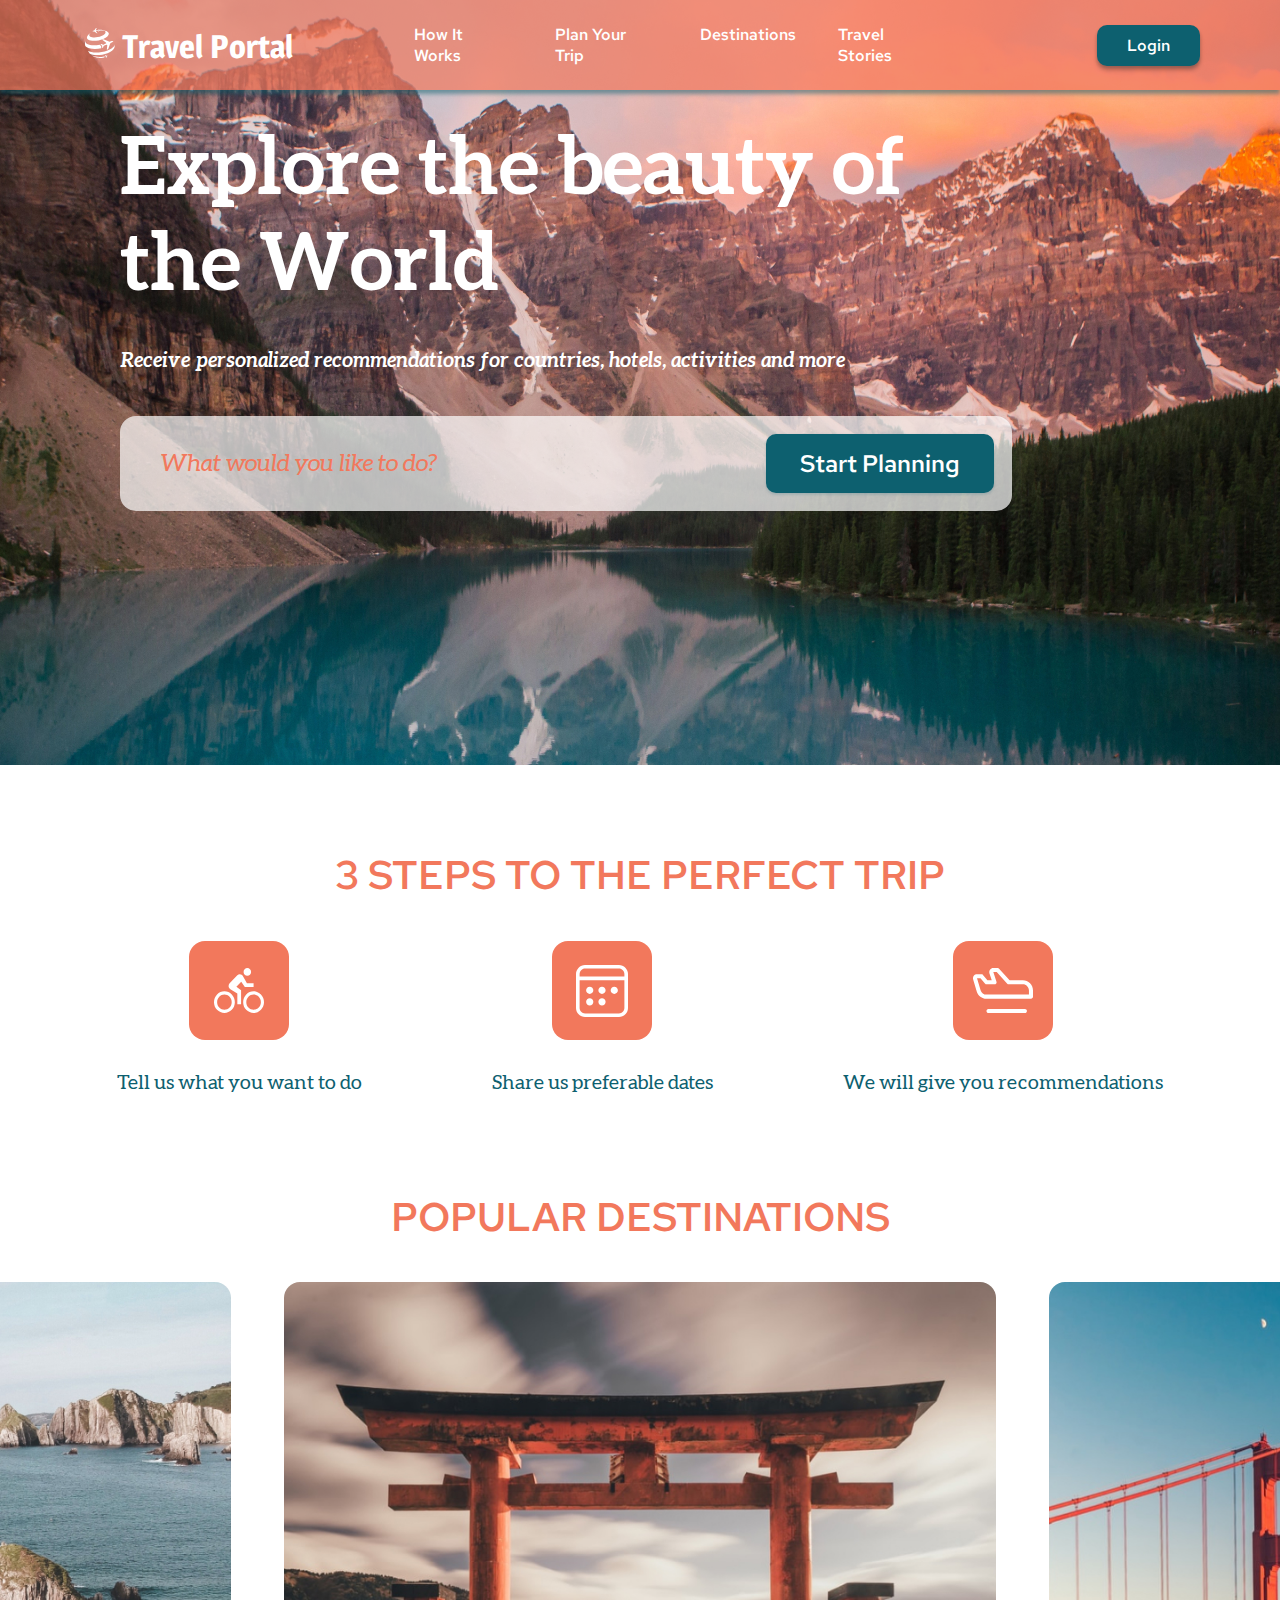
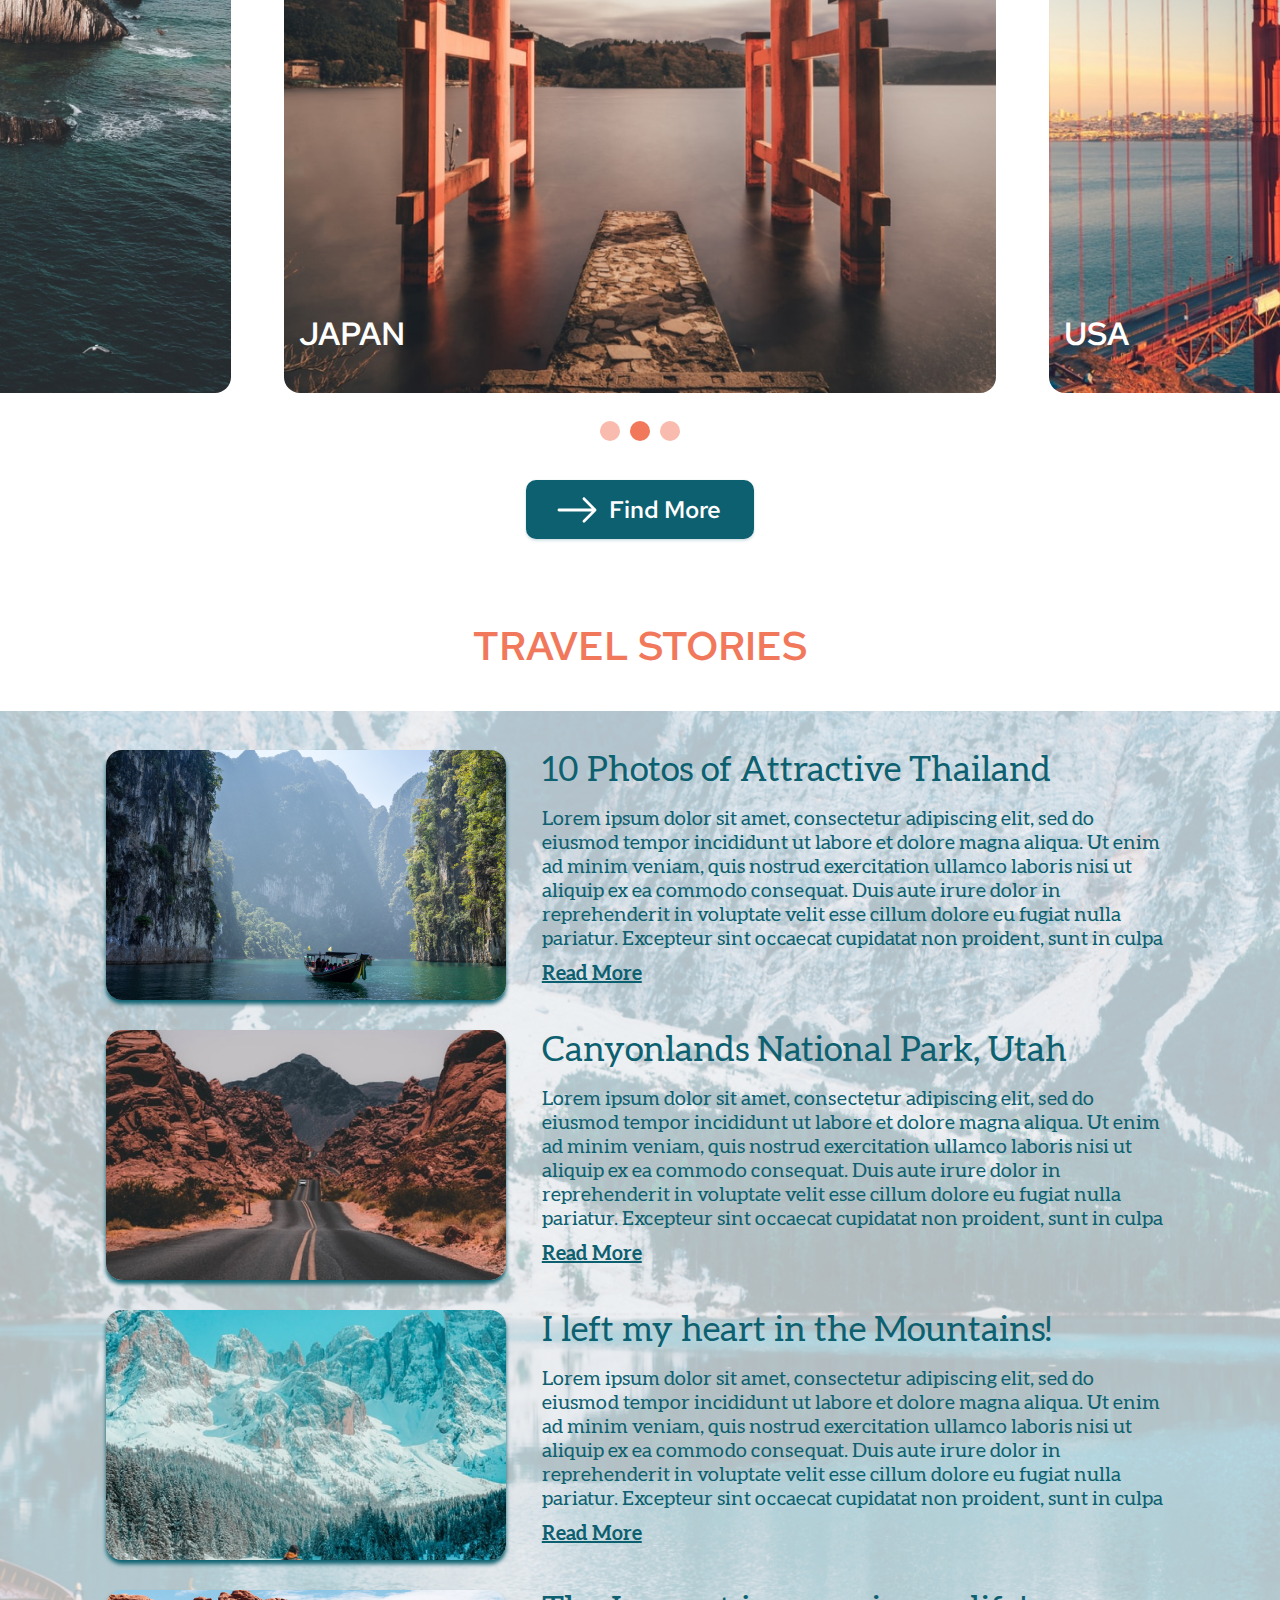
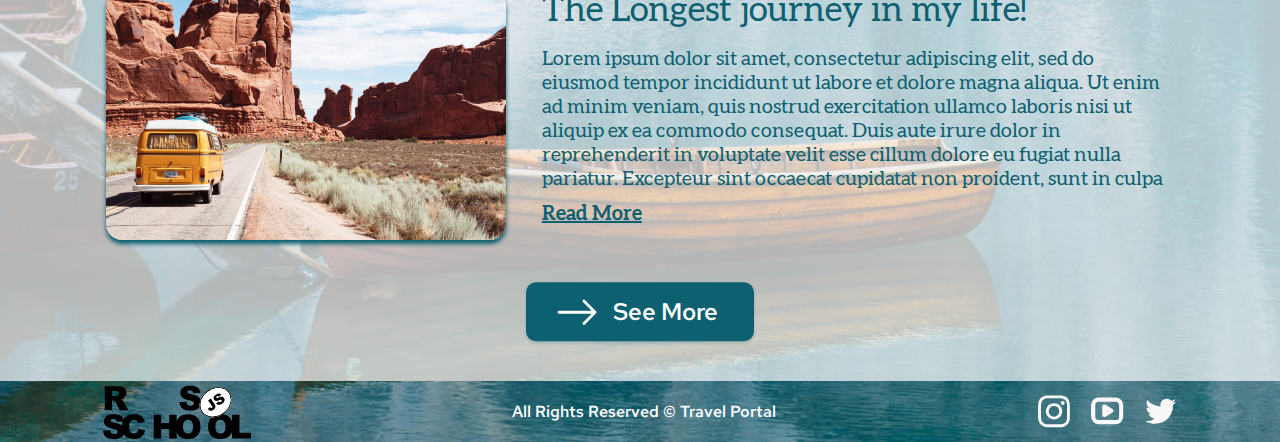
==== commit d3746bd8: "feat: add signup popup" ====
--- a/travel/index.html
+++ b/travel/index.html
@@ -28,7 +28,7 @@
 			<li class="burger__item"><a data-goto=".steps__header" href="#" class="burger__link">Plan Your Trip</a></li>
 			<li class="burger__item"><a data-goto=".destination__header" href="#" class="burger__link">Destinations</a></li>
 			<li class="burger__item"><a data-goto=".stories__header" href="#" class="burger__link">Travel Stories</a></li>
-			<li class="burger__item"><a href="#" class="burger__link">Account</a></li>
+			<li class="burger__item"><a href="#" class="burger__link popup__open-link">Account</a></li>
 			<li class="burger__item"><a data-goto=".footer" href="#" class="burger__link">Social Media</a></li>
 		</ul>
 	</nav>
@@ -44,7 +44,7 @@
 				<li class="menu__item"><a href="#stories" class="menu__link">Travel Stories</a></li>
 			</ul>
 		</nav>
-		<button class="header__button">
+		<button class="header__button popup__open-link">
 			Login
 		</button>
 	</header>
@@ -238,32 +238,37 @@
 	<div class="popup">
 		<div class="popup__body">
 			<div class="popup__content">
-				<div class="popup__header">Log in to your account</div>
-				<div class="popup__login-facebook">
+				<div class="popup__header login">Log in to your account</div>
+				<div class="popup__header signup popup__switch">Create account</div>
+				<div class="popup__login-facebook login">
 					Sign In with Facebook
 				</div>
-				<div class="popup__login-google">
+				<div class="popup__login-google login">
 					Sign In with Google
 				</div>
-				<div class="popup__divide">
+				<div class="popup__divide login">
 					<div class="divide__line"></div>
 					<span class="divide__text">or</span>
 					<div class="divide__line"></div>
 				</div>
 				<form action="#" class="popup__signin">
 					<span class="signin__text">E-mail</span>
-					<input type="text" class="signin__field">
+					<input type="email" class="signin__field email" required>
 					<span class="signin__text">Password</span>
-					<input type="text" class="signin__field">
-					<input type="submit" class="submit" value="Sign In">
+					<input type="password" class="signin__field pass" required minlength="4">
+					<input type="submit" class="submit login" value="Sign In">
+					<input type="submit" class="submit signup popup__switch" value="Sign Up">
 				</form>
-				<a href="#" class="forgot__pass popup__link">Forgot Your Password?</a>
+				<a href="#" class="forgot__pass popup__link login">Forgot Your Password?</a>
 				<div class="popup__divide2">
-
-				</div>
-				<div class="popup__register">
+				</div>
+				<div class="popup__register login">
 					<span class="register__text">Don’t have an account?</span>
 					<a href="#" class="register__link popup__link">Register</a>
+				</div>
+				<div class="popup__register signup popup__switch">
+					<span class="register__text">Already have an account?</span>
+					<a href="#" class="login__link popup__link">Log In</a>
 				</div>
 			</div>
 		</div>
--- a/travel/css/styles.css
+++ b/travel/css/styles.css
@@ -52,6 +52,9 @@
 	max-width: 1440px;
 	margin: 0 auto;
 }
+body._lock {
+	overflow: hidden;
+}
 .header--mobile,
 .burger__menu,
 .slider-leftbar,
@@ -470,12 +473,25 @@
 	display: flex;
 	align-items: center;
 	justify-content: center;
+	visibility: hidden;
+	opacity: 0;
+	transition: all 0.5s ease;
+}
+.popup.visible {
+	visibility: visible;
+	opacity: 1;
 }
 .popup__body {
 	width: 45.14%;
 	background: linear-gradient(177.09deg, #FFFFFF 6.15%, #0D606F 202.69%);
 	box-shadow: 0px 4px 4px rgba(0, 0, 0, 0.25);
 	border-radius: 16px;
+	position: relative;
+	top: -100%;
+	transition: all 0.7s ease;
+}
+.popup__body.visible {
+	top: 0;
 }
 .popup__content {
 	padding: 3.84% 6.92%;
@@ -567,6 +583,8 @@
 	width: 100%;
 	height: 3.75vw;
 	margin: 0px 0px 1.3888vw 0px;
+	padding: 3px 10px;
+	font-size: 1.8vw;
 }
 .popup__signin :nth-child(4) {
 	margin: 0px 0px 2.1vw 0px;
@@ -606,4 +624,8 @@
 	line-height: 1.25vw;
 	color: rgba(13, 96, 111, 0.5);
 	font-weight: bold;
-}+}
+.popup__switch {
+	display: none;
+}
+
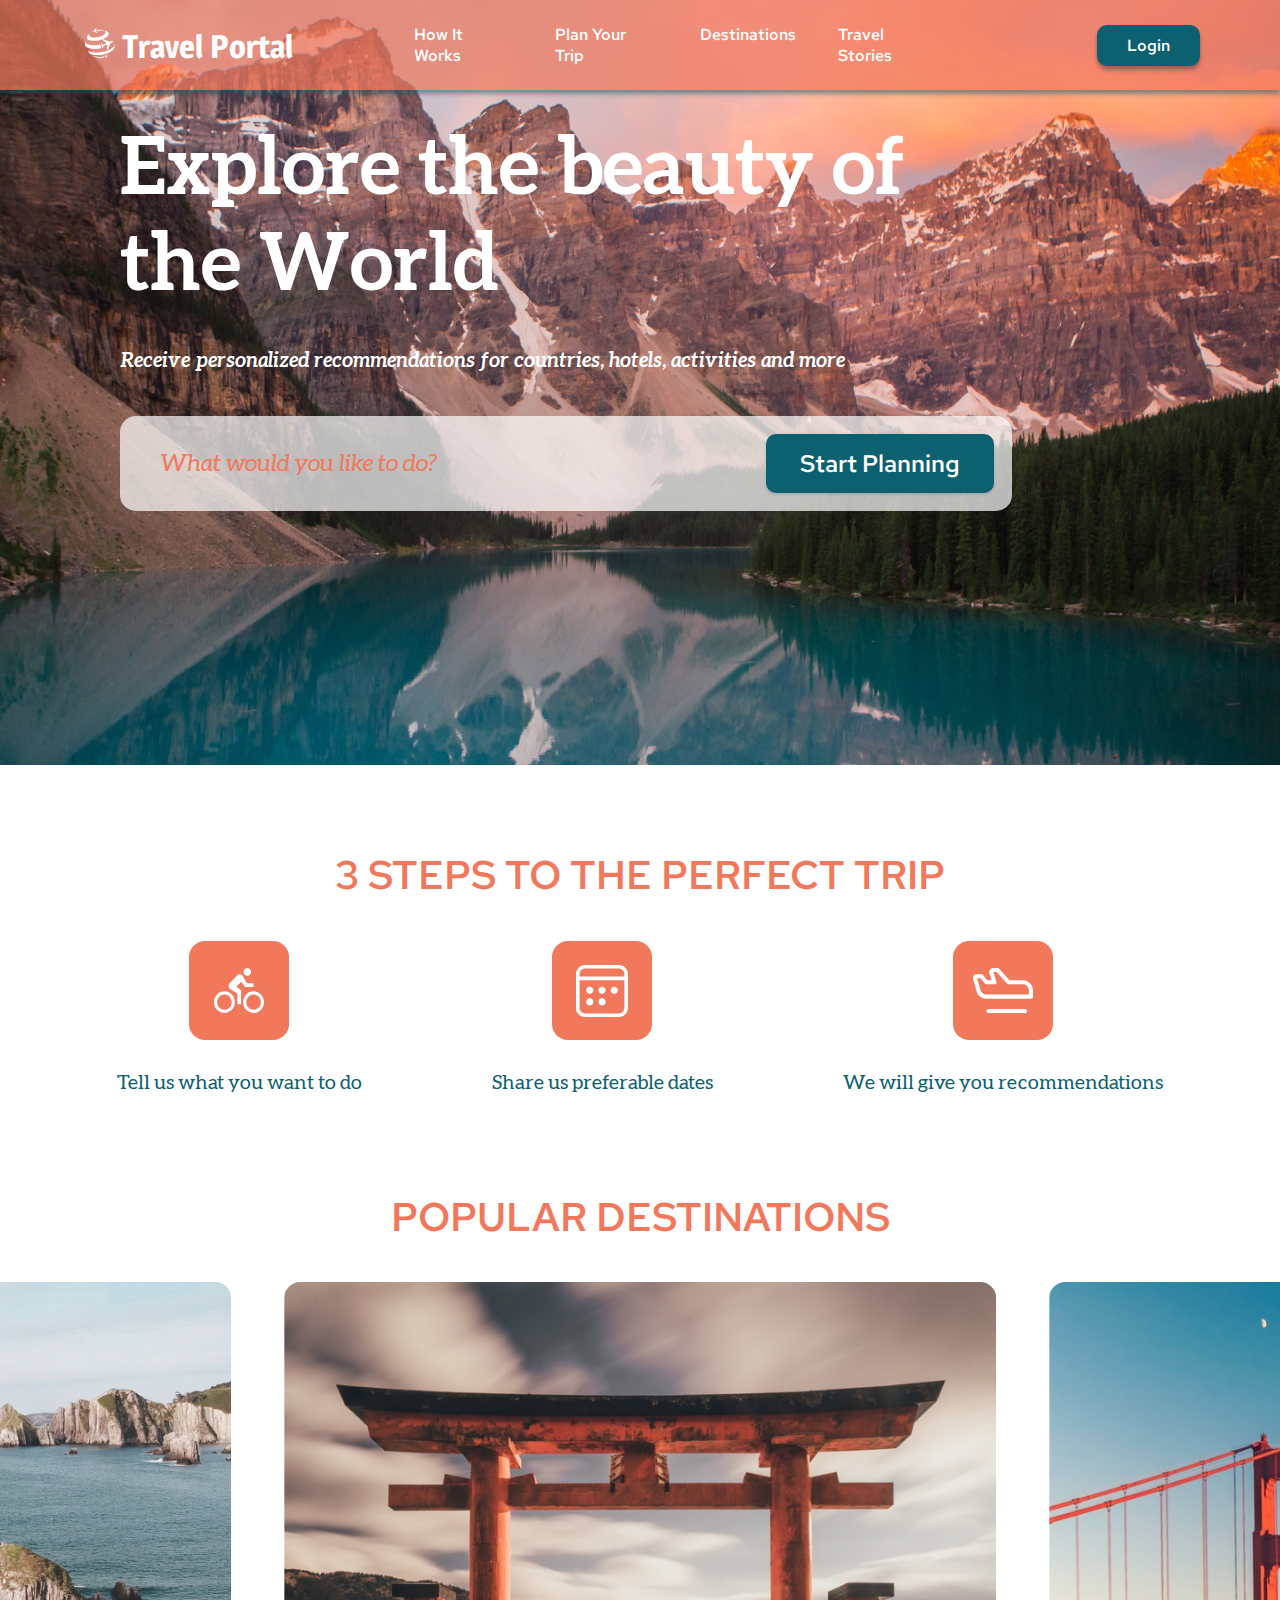
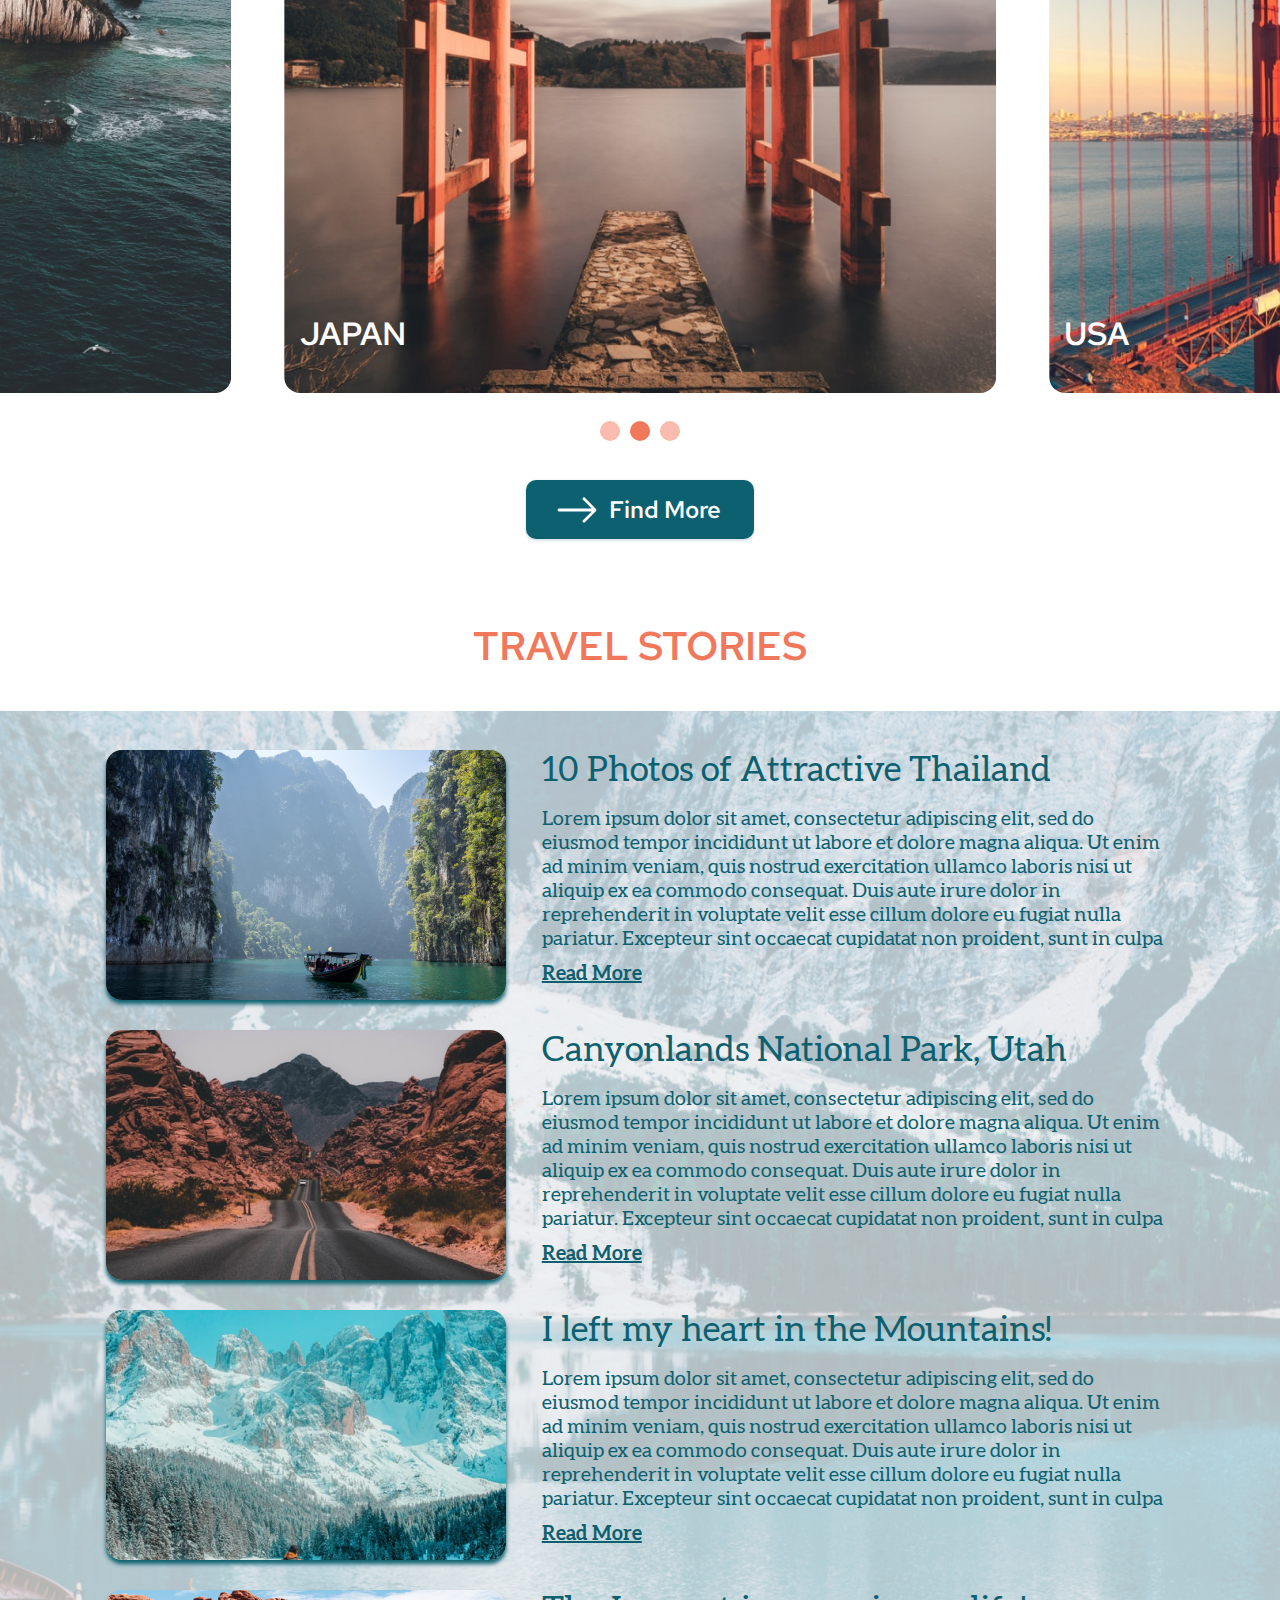
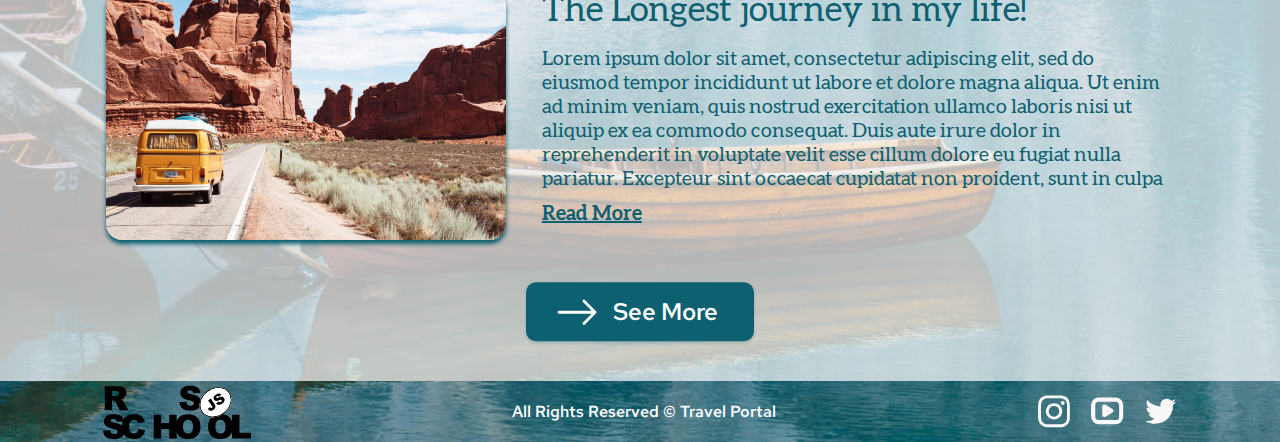
==== commit 64f0a16f: "feat: add desctop slider" ====
--- a/travel/index.html
+++ b/travel/index.html
@@ -105,27 +105,29 @@
 			</h2>
 			<div class="slider-hider">
 				<div class="destinations__slider">
+					
 					<div class="slider__spain slider">
 						<picture class="mobile-image">
 							<source media="(min-width: 768px)" srcset="img/slider-1.jpg">
-							<img src="img/slider-1-mobile.jpg" alt="spain" class="slider__image">
+							<img src="img/slider-1-mobile.jpg" alt="spain" class="slider__image spain">
 						</picture>
 						<span class="slider__text">SPAIN</span>
 					</div>
 					<div class="slider__japan slider">
-						<picture>
+						<picture class="mobile-image">
 							<source media="(min-width: 768px)" srcset="img/slider-2.jpg">
-							<img src="img/slider-2-mobile.jpg" alt="japan" class="slider__image">
+							<img src="img/slider-2-mobile.jpg" alt="japan" class="slider__image japan">
 						</picture>
 						<span class="slider__text">JAPAN</span>
 					</div>
 					<div class="slider__usa slider">
-						<picture>
+						<picture class="mobile-image">
 							<source media="(min-width: 768px)" srcset="img/slider-3.jpg">
-							<img src="img/slider-3-mobile.jpg" alt="usa" class="slider__image">
+							<img src="img/slider-3-mobile.jpg" alt="usa" class="slider__image usa">
 						</picture>
 						<span class="slider__text">USA</span>
 					</div>
+					
 					<div class="slider-leftbar">
 						<img src="ico/slider-arrow-left.svg" alt="previous" class="slider-arrow">
 					</div>
@@ -145,7 +147,7 @@
 				<input type="radio" id="usa" name="destination" value="usa" class="radio">
 				<label class="label" for="usa"></label>
 			</form>
-			<button class="button">
+			<button class="button click">
 				Find More
 			</button>
 		</section>
--- a/travel/css/styles.css
+++ b/travel/css/styles.css
@@ -130,7 +130,6 @@
 .header__button:active,
 .form__button:active,
 .button:active {
-	top: 3px;
 	box-shadow: 0px 1px 4px rgba(0, 0, 0, 0.7), 0px 0px 3px rgba(13, 96, 111, 0.5);
 	transition: none;
 }
@@ -258,8 +257,9 @@
 	width: 100%;
 	display: flex;
 	flex-direction: column;
-	align-items: center;
 	overflow: hidden;
+	transition: all 1s ease;
+	/* align-items: center; */
 }
 .destinations__slider {
 	width: 175%;
@@ -267,6 +267,9 @@
 	display: flex;
 	gap: 2.38%;
 	align-items: center;
+	position: relative;
+	transition: transform 1s ease;
+	transform: translateX(-21.42%);
 }
 
 .slider {
@@ -520,7 +523,18 @@
 	box-shadow: 0px 0px 3px rgba(13, 96, 111, 0.08), 0px 2px 3px rgba(13, 96, 111, 0.16);
 	border-radius: 10px;
 	margin: 2.1vw 0px 0px 0px;
-}
+	transition: all 0.5s ease;
+}
+.popup__login-facebook:hover,
+.popup__login-facebook:active {
+	background: #0d438a;
+}
+.popup__login-google:hover,
+.popup__login-google:active {
+	background: #0D606F;
+	color: #ffffff;
+}
+
 .popup__login-facebook::before,
 .popup__login-google::before {
 	display: inline-block;
@@ -584,7 +598,16 @@
 	height: 3.75vw;
 	margin: 0px 0px 1.3888vw 0px;
 	padding: 3px 10px;
-	font-size: 1.8vw;
+	font-family: Aleo, sans-serif;
+	font-size: 1.5vw;
+	transition: all 0.5s ease;
+}
+.signin__field:hover,
+.signin__field:focus {
+	box-shadow: 0px 0px 10px #04323a;
+}
+.signin__field:focus {
+	border: 1px solid #04323a;
 }
 .popup__signin :nth-child(4) {
 	margin: 0px 0px 2.1vw 0px;
@@ -601,6 +624,11 @@
 	font-size: 1.3888vw;
 	line-height: 3.8889vw;
 	margin: 0px 0px 0.6944vw 0px;
+	transition: all 0.5s ease;
+}
+.submit:hover,
+.submit:active {
+	background: #04323a;
 }
 .popup__link {
 	font-family: Aleo, sans-serif;
@@ -627,5 +655,4 @@
 }
 .popup__switch {
 	display: none;
-}
-
+}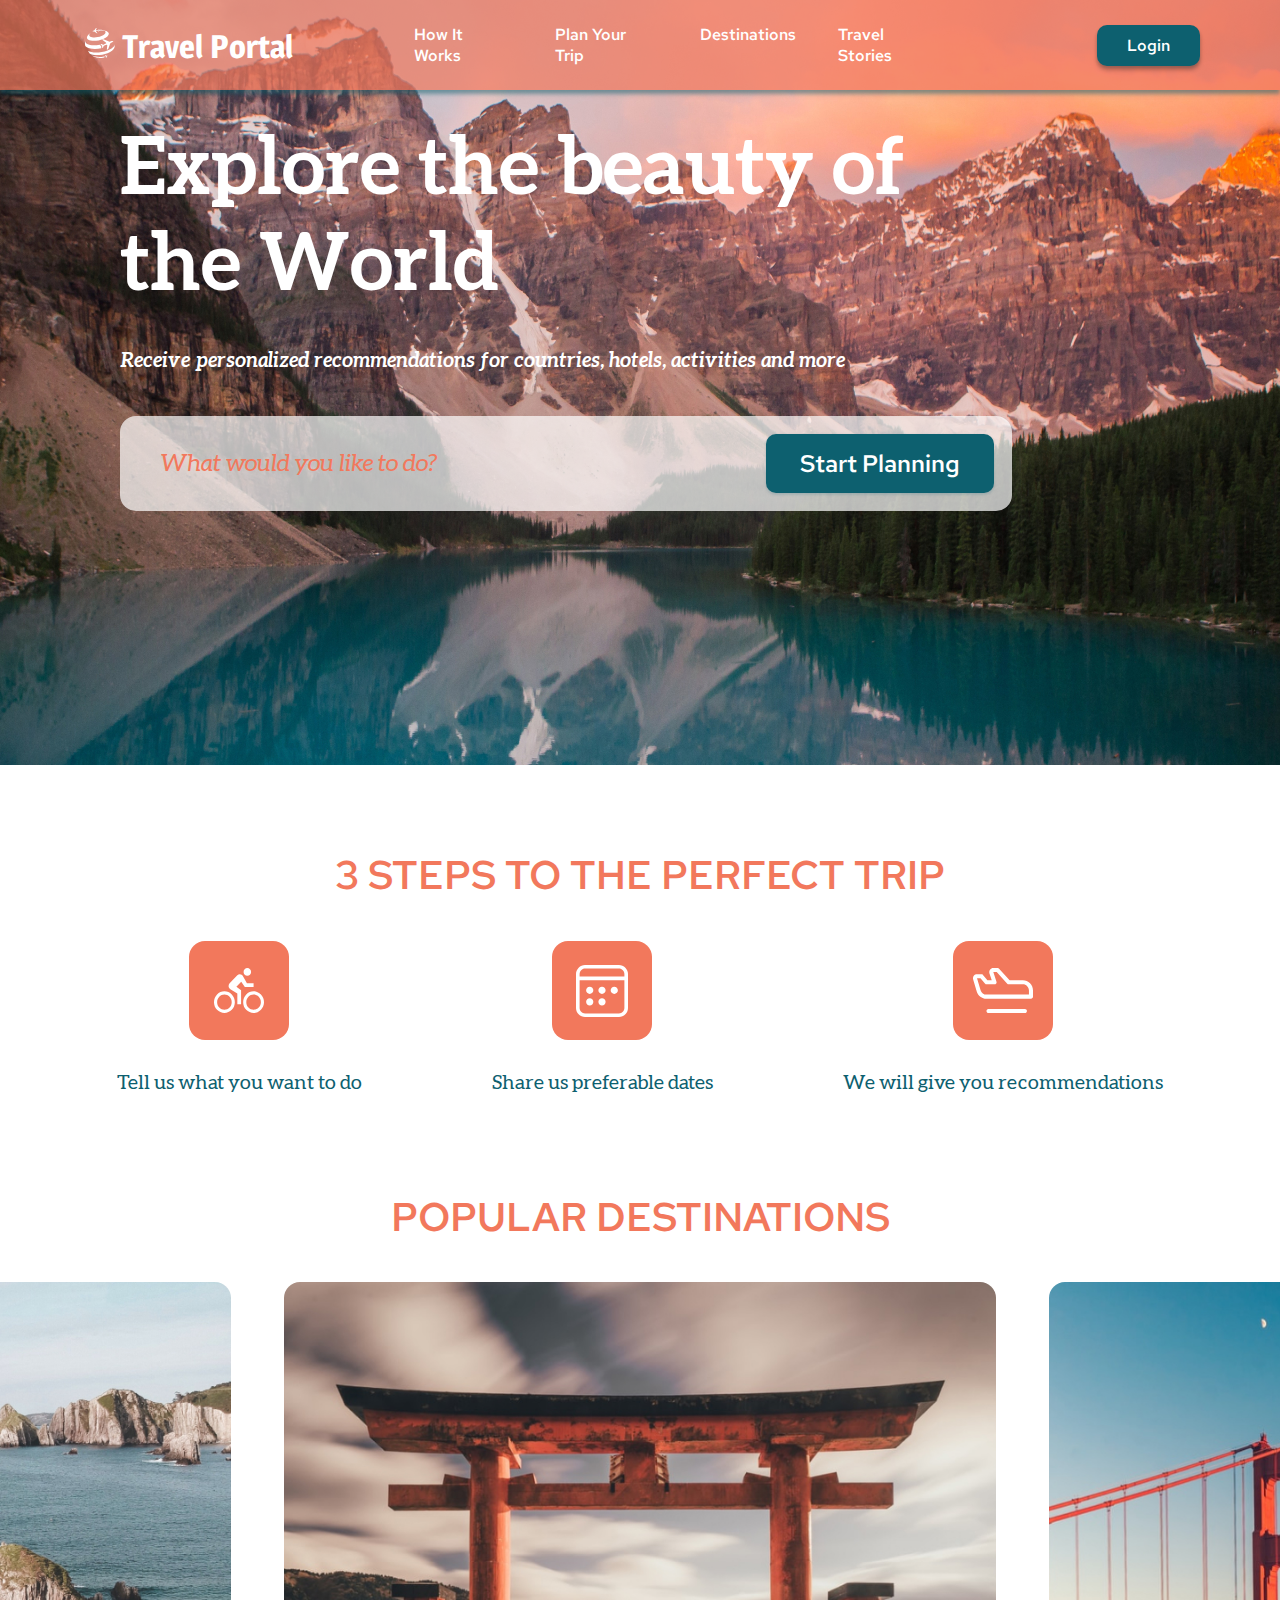
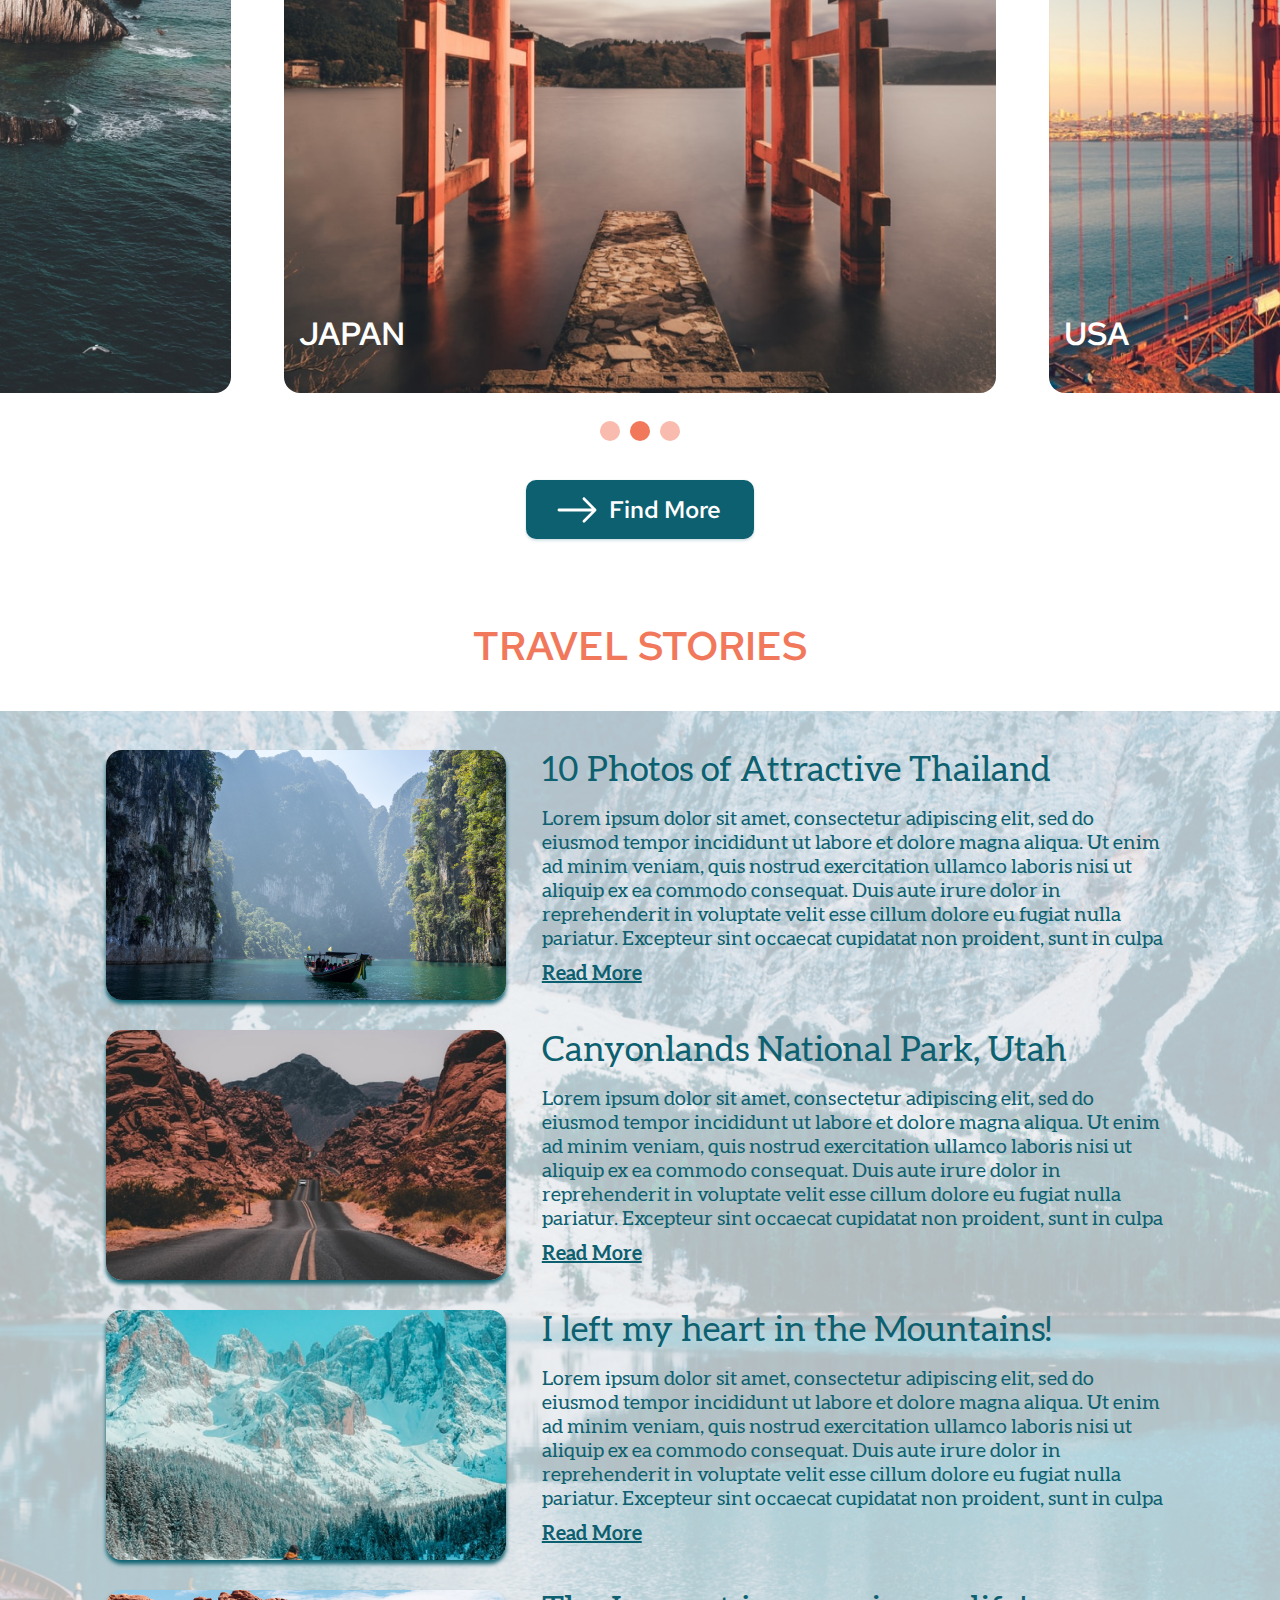
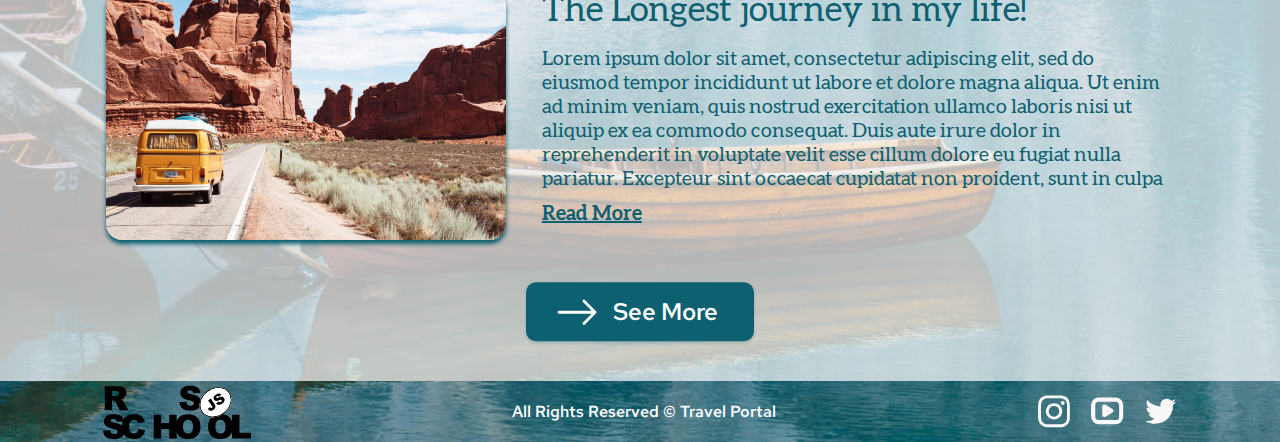
==== commit d1a5f579: "feat: add mobile slider" ====
--- a/travel/index.html
+++ b/travel/index.html
@@ -104,8 +104,16 @@
 				POPULAR DESTINATIONS
 			</h2>
 			<div class="slider-hider">
+				
+				<div class="slider-leftbar">
+					<img src="ico/slider-arrow-left.svg" alt="previous" class="slider-arrow">
+				</div>
+				<div class="slider-rightbar">
+					<img src="ico/slider-arrow.svg" alt="next" class="slider-arrow">
+				</div>
+
 				<div class="destinations__slider">
-					
+										
 					<div class="slider__spain slider">
 						<picture class="mobile-image">
 							<source media="(min-width: 768px)" srcset="img/slider-1.jpg">
@@ -128,12 +136,6 @@
 						<span class="slider__text">USA</span>
 					</div>
 					
-					<div class="slider-leftbar">
-						<img src="ico/slider-arrow-left.svg" alt="previous" class="slider-arrow">
-					</div>
-					<div class="slider-rightbar">
-						<img src="ico/slider-arrow.svg" alt="next" class="slider-arrow">
-					</div>
 				</div>
 			</div>
 
--- a/travel/css/styles.css
+++ b/travel/css/styles.css
@@ -259,7 +259,7 @@
 	flex-direction: column;
 	overflow: hidden;
 	transition: all 1s ease;
-	/* align-items: center; */
+	align-items: center;
 }
 .destinations__slider {
 	width: 175%;
@@ -269,7 +269,6 @@
 	align-items: center;
 	position: relative;
 	transition: transform 1s ease;
-	transform: translateX(-21.42%);
 }
 
 .slider {
--- a/travel/css/styles-mobile.css
+++ b/travel/css/styles-mobile.css
@@ -188,12 +188,31 @@
 		flex-direction: row;
 		overflow: hidden;
 	}
+	.slider-leftbar,
+	.slider-rightbar {
+		display: flex;
+		width: 10%;
+		height: 75%;
+		position: absolute;
+		z-index: 2;
+		align-items: center;
+		justify-content: center;
+		top: 14%;
+		transition: opacity	1s ease;
+	}
+	.slider-rightbar {
+		right: 0%;
+	}
+	.slider-leftbar {
+		left: 0%;
+	}
 	.destinations__slider {
 		width: 300%;
 		margin-top: 6.2%;
 		display: flex;
 		gap: 0;
 		align-items: center;
+		justify-content: center;
 	}
 	.slider {
 		position: relative;
@@ -220,18 +239,6 @@
 	.label {
 		width: 8px;
 		height: 8px;
-	}
-	.slider-leftbar,
-	.slider-rightbar {
-		display: flex;
-		width: 37px;
-		height: 210px;
-		position: absolute;
-		align-items: center;
-		justify-content: center;
-	}
-	.slider-rightbar {
-		right: 0;
 	}
 	.button {
 		display: block;
--- a/travel/css/styles-mobile-large.css
+++ b/travel/css/styles-mobile-large.css
@@ -143,12 +143,31 @@
 		flex-direction: row;
 		overflow: hidden;
 	}
+	.slider-leftbar,
+	.slider-rightbar {
+		display: flex;
+		width: 10%;
+		height: 75%;
+		position: absolute;
+		z-index: 2;
+		align-items: center;
+		justify-content: center;
+		top: 14%;
+		transition: opacity	1s ease;
+	}
+	.slider-rightbar {
+		right: 0%;
+	}
+	.slider-leftbar {
+		left: 0%;
+	}
 	.destinations__slider {
 		width: 300%;
 		margin-top: 6.2%;
 		display: flex;
 		gap: 0;
 		align-items: center;
+		justify-content: center;
 	}
 	.slider {
 		position: relative;
@@ -175,18 +194,6 @@
 	.label {
 		width: 8px;
 		height: 8px;
-	}
-	.slider-leftbar,
-	.slider-rightbar {
-		display: flex;
-		width: 37px;
-		height: 210px;
-		position: absolute;
-		align-items: center;
-		justify-content: center;
-	}
-	.slider-rightbar {
-		right: 0;
 	}
 	.button {
 		display: block;
